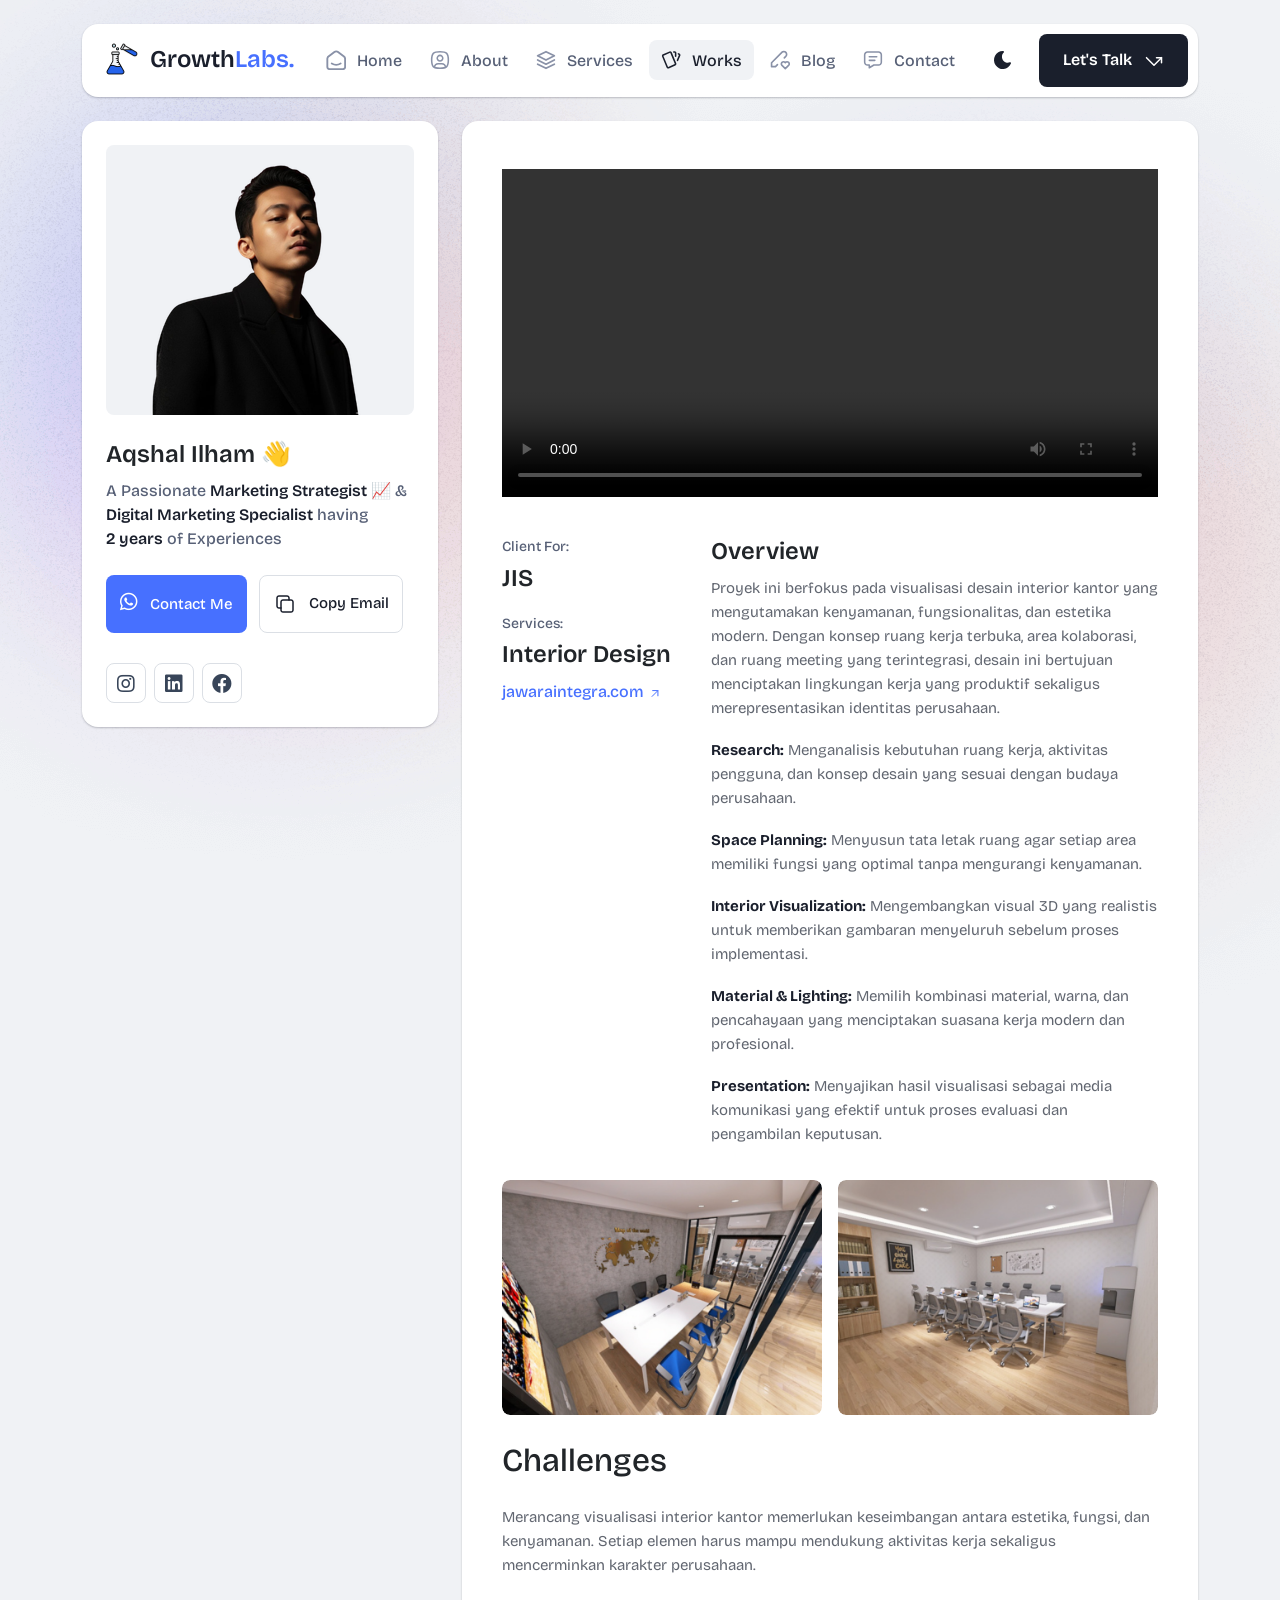
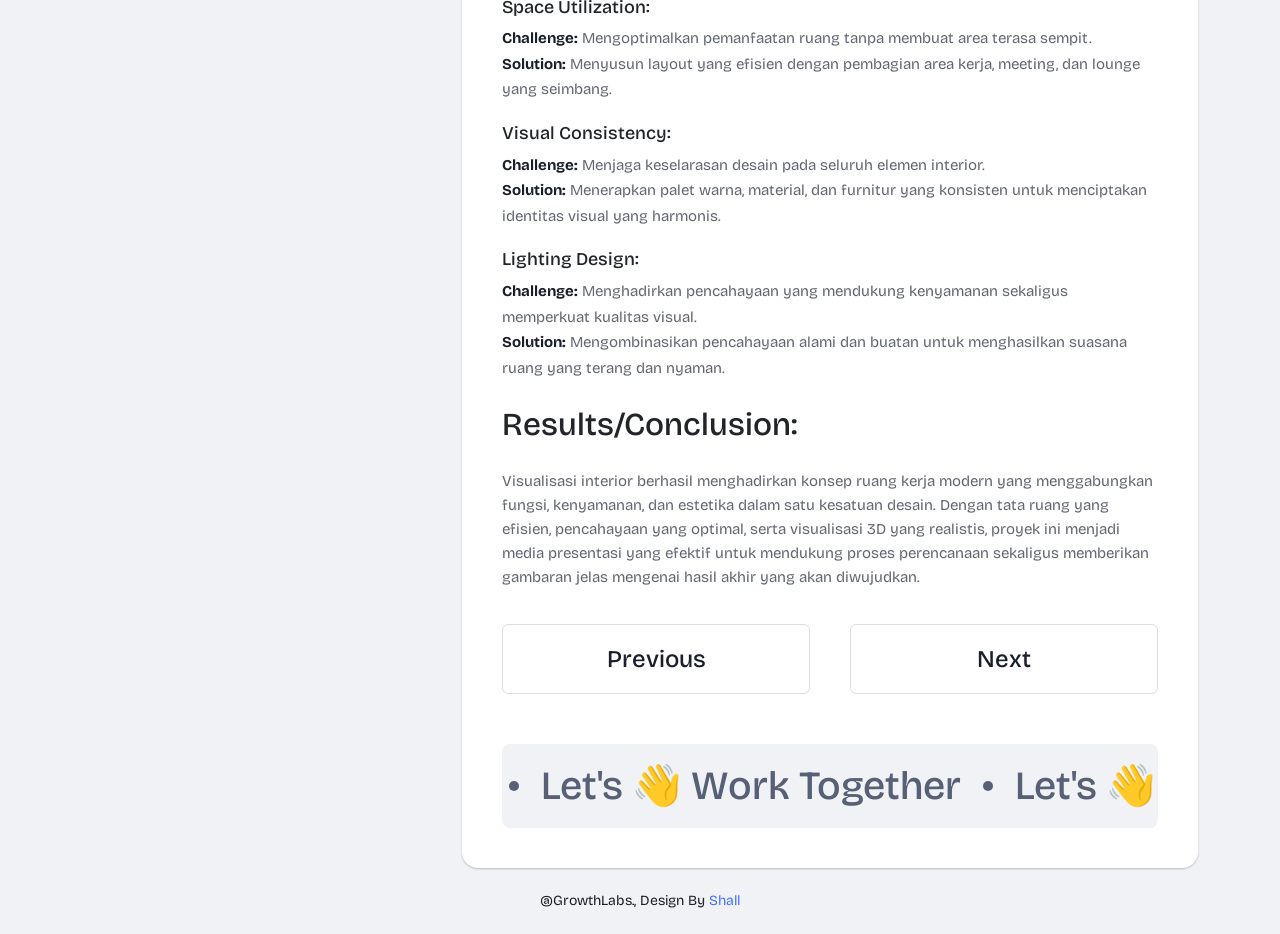
==== portfolio-details-3.html @ ff4ebf5e "First Commit First date: 02-07-2026" ====
<!DOCTYPE html>
<html lang="en">

<head>
  <meta charset="UTF-8">
  <meta http-equiv="X-UA-Compatible" content="IE=edge">
  <title>GrowthLabs - Personal Portfolio</title>
  <meta name="description" content="GrowthLabs - Personal Portfolio">
  <meta name="viewport" content="width=device-width, initial-scale0261">

  <link rel="shortcut icon" type="image/x-icon" href="assets/img/experiment-1.svg">
  <!-- Place favicon.ico in the root directory -->

  <!-- CSS here -->
  <link rel="stylesheet" href="assets/css/bootstrap.min.css">
  <link rel="stylesheet" href="assets/fontawsome/css/all.min.css">
  <link rel="stylesheet" href="assets/fontawsome/css/fontawesome.min.css">
  <link rel="stylesheet" href="assets/css/slick.css">
  <link rel="stylesheet" href="assets/css/magnific-popup.css">
  <link rel="stylesheet" href="assets/css/style.css">
  <link rel="stylesheet" href="assets/css/responsive.css">
</head>

<body>
  <div id="page-content">
    <!-- header part start -->
    <header class="header-area">
      <nav class="navbar">
        <div class="container">
          <div class="menu-container">
            <div class="logo">
              <a class="navbar-brand me-0" href="index.html">
                <img src="assets/img/experiment-1.svg" alt="GrowthLabs" width="32" height="32" class="logo-icon" />
                <span>Growth<span class="primary">Labs.</span></span>
              </a>
            </div>
            <div class="navbar-main d-flex flex-grow-1">
              <div class="logo inner-logo d-block d-xl-none">
                <a class="navbar-brand me-0" href="index.html">
                  <img src="assets/img/experiment-1.svg" alt="GrowthLabs" width="32" height="32" class="logo-icon" />
                  <span>Growth<span class="primary">Labs.</span></span>
                </a>
              </div>
              <ul class="navbar-info mx-auto">
                <li class="nav-item">
                  <a class="nav-link" aria-current="page" href="index.html">
                    <svg class="nav-icon" viewBox="0 0 15 15" fill="none" xmlns="http://www.w3.org/2000/svg">
                      <path
                        d="M13.475 4.92481L9.03083 1.46814C8.64082 1.16473 8.1608 1 7.66667 1C7.17254 1 6.69251 1.16473 6.3025 1.46814L1.8575 4.92481C1.59037 5.13254 1.37424 5.39858 1.22563 5.7026C1.07701 6.00662 0.99984 6.34058 1 6.67897V12.679C1 13.121 1.17559 13.5449 1.48816 13.8575C1.80072 14.17 2.22464 14.3456 2.66667 14.3456H12.6667C13.1087 14.3456 13.5326 14.17 13.8452 13.8575C14.1577 13.5449 14.3333 13.121 14.3333 12.679V6.67897C14.3333 5.99314 14.0167 5.34564 13.475 4.92481Z"
                        stroke-width="1.4" stroke-linecap="round" stroke-linejoin="round" />
                      <path d="M10.9753 10.1665C9.13359 11.2773 6.14859 11.2773 4.30859 10.1665" stroke-width="1.4"
                        stroke-linecap="round" stroke-linejoin="round" />
                    </svg>

                    <span>Home</span>
                  </a>
                </li>
                <li class="nav-item">
                  <a class="nav-link" href="about.html">
                    <svg class="nav-icon" viewBox="0 0 18 18" fill="none" xmlns="http://www.w3.org/2000/svg">
                      <path
                        d="M9 9.8335C9.66304 9.8335 10.2989 9.5701 10.7678 9.10126C11.2366 8.63242 11.5 7.99654 11.5 7.3335C11.5 6.67045 11.2366 6.03457 10.7678 5.56573C10.2989 5.09689 9.66304 4.8335 9 4.8335C8.33696 4.8335 7.70107 5.09689 7.23223 5.56573C6.76339 6.03457 6.5 6.67045 6.5 7.3335C6.5 7.99654 6.76339 8.63242 7.23223 9.10126C7.70107 9.5701 8.33696 9.8335 9 9.8335Z"
                        stroke-width="1.4" stroke-linecap="round" stroke-linejoin="round" />
                      <path
                        d="M9 1.5C15 1.5 16.5 3 16.5 9C16.5 15 15 16.5 9 16.5C3 16.5 1.5 15 1.5 9C1.5 3 3 1.5 9 1.5Z"
                        stroke-width="1.4" stroke-linecap="round" stroke-linejoin="round" />
                      <path
                        d="M4 15.7085V15.6668C4 14.7828 4.35119 13.9349 4.97631 13.3098C5.60143 12.6847 6.44928 12.3335 7.33333 12.3335H10.6667C11.5507 12.3335 12.3986 12.6847 13.0237 13.3098C13.6488 13.9349 14 14.7828 14 15.6668V15.7085"
                        stroke-width="1.4" stroke-linecap="round" stroke-linejoin="round" />
                    </svg>
                    About
                  </a>
                </li>
                <li class="nav-item">
                  <a class="nav-link" href="services.html">
                    <svg class="nav-icon" viewBox="0 0 16 16" fill="none" xmlns="http://www.w3.org/2000/svg">
                      <path d="M7.99967 1.3335L1.33301 4.66683L7.99967 8.00016L14.6663 4.66683L7.99967 1.3335Z"
                        stroke-width="1.4" stroke-linecap="round" stroke-linejoin="round" />
                      <path d="M1.33301 8L7.99967 11.3333L14.6663 8" stroke-width="1.4" stroke-linecap="round"
                        stroke-linejoin="round" />
                      <path d="M1.33301 11.3335L7.99967 14.6668L14.6663 11.3335" stroke-width="1.4"
                        stroke-linecap="round" stroke-linejoin="round" />
                    </svg>
                    Services
                  </a>
                </li>
                <li class="nav-item">
                  <a class="nav-link active" href="portfolio.html">
                    <svg class="nav-icon" viewBox="0 0 18 17" fill="none" xmlns="http://www.w3.org/2000/svg">
                      <path
                        d="M2.00326 3.99733L7.95159 1.40649C8.04974 1.36442 8.15533 1.34243 8.26212 1.34181C8.3689 1.34119 8.47473 1.36196 8.57337 1.40289C8.67201 1.44382 8.76145 1.50408 8.83642 1.58013C8.9114 1.65617 8.97039 1.74646 9.00992 1.84566L13.1133 11.764C13.1985 11.9651 13.2014 12.1917 13.1213 12.3949C13.0412 12.5982 12.8845 12.7618 12.6849 12.8507L6.73742 15.4415C6.63922 15.4837 6.53356 15.5058 6.42668 15.5065C6.3198 15.5072 6.21387 15.4864 6.11514 15.4455C6.0164 15.4046 5.92688 15.3442 5.85184 15.2681C5.7768 15.192 5.71778 15.1016 5.67826 15.0023L1.57492 5.08316C1.48963 4.88204 1.48673 4.65546 1.56684 4.45222C1.64696 4.24898 1.80367 4.08616 2.00326 3.99733Z"
                        stroke-width="1.4" stroke-linecap="round" stroke-linejoin="round" />
                      <path
                        d="M11.5 1.3335H12.3333C12.5543 1.3335 12.7663 1.42129 12.9226 1.57757C13.0789 1.73385 13.1667 1.94582 13.1667 2.16683V5.0835"
                        stroke-width="1.4" stroke-linecap="round" stroke-linejoin="round" />
                      <path
                        d="M15.6663 3C15.8863 3.09333 16.0997 3.18083 16.3063 3.2625C16.5098 3.34882 16.6706 3.51241 16.7534 3.71729C16.8362 3.92217 16.8343 4.15155 16.748 4.355L14.833 8.83334"
                        stroke-width="1.4" stroke-linecap="round" stroke-linejoin="round" />
                    </svg>
                    Works
                  </a>
                </li>
                <li class="nav-item">
                  <a class="nav-link" href="blog.html">
                    <svg class="nav-icon" viewBox="0 0 17 16" fill="none" xmlns="http://www.w3.org/2000/svg">
                      <path
                        d="M12.1663 6.16676L13.4163 4.91676C13.6352 4.69789 13.8088 4.43805 13.9273 4.15208C14.0457 3.86612 14.1067 3.55962 14.1067 3.25009C14.1067 2.94056 14.0457 2.63406 13.9273 2.3481C13.8088 2.06213 13.6352 1.80229 13.4163 1.58342C13.1975 1.36455 12.9376 1.19094 12.6517 1.07248C12.3657 0.954033 12.0592 0.893066 11.7497 0.893066C11.4401 0.893066 11.1336 0.954033 10.8477 1.07248C10.5617 1.19094 10.3019 1.36455 10.083 1.58342L1.33301 10.3334V13.6668H4.66634L6.33301 12.0001"
                        stroke-width="1.4" stroke-linecap="round" stroke-linejoin="round" />
                      <path
                        d="M13.0004 15.3335L15.7921 12.5968C15.9633 12.4307 16.0995 12.232 16.1926 12.0124C16.2857 11.7927 16.3339 11.5567 16.3343 11.3181C16.3347 11.0796 16.2873 10.8434 16.1948 10.6235C16.1024 10.4035 15.9669 10.2044 15.7963 10.0377C15.448 9.69712 14.9806 9.50602 14.4935 9.50509C14.0065 9.50415 13.5383 9.69346 13.1888 10.0327L13.0021 10.216L12.8163 10.0327C12.4681 9.69237 12.0008 9.50143 11.5139 9.50049C11.0271 9.49956 10.5591 9.68871 10.2096 10.0277C10.0383 10.1937 9.9021 10.3924 9.80891 10.612C9.71572 10.8316 9.66746 11.0677 9.667 11.3062C9.66653 11.5447 9.71386 11.781 9.80619 12.0009C9.89853 12.2209 10.034 12.4201 10.2046 12.5868L13.0004 15.3335Z"
                        stroke-width="1.4" stroke-linecap="round" stroke-linejoin="round" />
                    </svg>
                    Blog
                  </a>
                </li>
                <li class="nav-item">
                  <a class="nav-link" href="contact.html">
                    <svg class="nav-icon" viewBox="0 0 18 17" fill="none" xmlns="http://www.w3.org/2000/svg">
                      <path d="M5.66699 5.5H12.3337" stroke-width="1.4" stroke-linecap="round"
                        stroke-linejoin="round" />
                      <path d="M5.66699 8.8335H10.667" stroke-width="1.4" stroke-linecap="round"
                        stroke-linejoin="round" />
                      <path
                        d="M14 1.3335C14.663 1.3335 15.2989 1.59689 15.7678 2.06573C16.2366 2.53457 16.5 3.17045 16.5 3.8335V10.5002C16.5 11.1632 16.2366 11.7991 15.7678 12.2679C15.2989 12.7368 14.663 13.0002 14 13.0002H9.83333L5.66667 15.5002V13.0002H4C3.33696 13.0002 2.70107 12.7368 2.23223 12.2679C1.76339 11.7991 1.5 11.1632 1.5 10.5002V3.8335C1.5 3.17045 1.76339 2.53457 2.23223 2.06573C2.70107 1.59689 3.33696 1.3335 4 1.3335H14Z"
                        stroke-width="1.4" stroke-linecap="round" stroke-linejoin="round" />
                    </svg>
                    Contact
                  </a>
                </li>
              </ul>
              <div class="header-right-info d-flex align-items-center">
                <button class="theme-control-btn">
                  <span class="dark">
                    <svg width="24" height="24" viewBox="0 0 24 24" fill="none" xmlns="http://www.w3.org/2000/svg">
                      <path
                        d="M11.8005 3C10.207 3.0003 8.64356 3.44286 7.27683 4.28049C5.91011 5.11811 4.79139 6.31937 4.04002 7.75612C3.28865 9.19288 2.93281 10.8112 3.01046 12.4386C3.08811 14.0659 3.59633 15.6411 4.48091 16.9963C5.3655 18.3514 6.59326 19.4356 8.03324 20.1333C9.47322 20.8309 11.0714 21.1157 12.6573 20.9574C14.2432 20.7991 15.7573 20.2036 17.0381 19.2344C18.319 18.2652 19.3185 16.9587 19.9301 15.4542C20.2302 14.7162 19.5111 13.9746 18.7875 14.2752C17.5475 14.7888 16.1706 14.8418 14.8963 14.425C13.622 14.0082 12.5308 13.1479 11.8126 11.9937C11.0943 10.8396 10.7943 9.4645 10.9648 8.10764C11.1353 6.75077 11.7655 5.49792 12.7458 4.5669L12.8136 4.4949C13.2986 3.9279 12.913 3.0072 12.1464 3.0072H11.9122L11.8524 3.0018L11.7996 3H11.8005Z"
                        fill="#1A1F2C" />
                    </svg>
                    <small class="theme-text d-block d-xl-none">Change appearance</small>
                  </span>
                  <span class="light">
                    <svg width="24" height="24" viewBox="0 0 24 24" fill="none" xmlns="http://www.w3.org/2000/svg">
                      <path
                        d="M12 19C12.2449 19 12.4813 19.09 12.6644 19.2527C12.8474 19.4155 12.9643 19.6397 12.993 19.883L13 20V21C12.9997 21.2549 12.9021 21.5 12.7272 21.6854C12.5522 21.8707 12.313 21.9822 12.0586 21.9972C11.8042 22.0121 11.5536 21.9293 11.3582 21.7657C11.1627 21.6021 11.0371 21.3701 11.007 21.117L11 21V20C11 19.7348 11.1054 19.4804 11.2929 19.2929C11.4804 19.1054 11.7348 19 12 19Z"
                        fill="#FD7E41" />
                      <path
                        d="M18.3127 16.9099L18.4067 16.9929L19.1067 17.6929C19.2861 17.8729 19.3902 18.1144 19.398 18.3683C19.4057 18.6223 19.3165 18.8697 19.1485 19.0602C18.9804 19.2508 18.7462 19.3702 18.4933 19.3943C18.2403 19.4184 17.9877 19.3454 17.7867 19.1899L17.6927 19.1069L16.9927 18.4069C16.8202 18.2347 16.7165 18.0053 16.7012 17.7619C16.6859 17.5186 16.76 17.278 16.9097 17.0855C17.0593 16.893 17.2741 16.7618 17.5137 16.7166C17.7533 16.6713 18.0012 16.7152 18.2107 16.8399L18.3127 16.9099Z"
                        fill="#FD7E41" />
                      <path
                        d="M7.00747 16.993C7.17965 17.1652 7.28308 17.3943 7.29836 17.6373C7.31364 17.8803 7.23972 18.1206 7.09047 18.313L7.00747 18.407L6.30747 19.107C6.12751 19.2863 5.88604 19.3905 5.63209 19.3982C5.37814 19.406 5.13076 19.3168 4.94019 19.1487C4.74963 18.9807 4.63017 18.7464 4.60607 18.4935C4.58198 18.2406 4.65506 17.988 4.81047 17.787L4.89347 17.693L5.59347 16.993C5.781 16.8055 6.03531 16.7002 6.30047 16.7002C6.56563 16.7002 6.81994 16.8055 7.00747 16.993Z"
                        fill="#FD7E41" />
                      <path
                        d="M3.99987 11C4.25475 11.0003 4.4999 11.0979 4.68524 11.2728C4.87057 11.4478 4.9821 11.687 4.99704 11.9414C5.01198 12.1958 4.92919 12.4464 4.7656 12.6418C4.60201 12.8373 4.36996 12.9629 4.11687 12.993L3.99987 13H2.99987C2.74499 12.9997 2.49984 12.9021 2.3145 12.7272C2.12916 12.5522 2.01763 12.313 2.0027 12.0586C1.98776 11.8042 2.07054 11.5536 2.23413 11.3582C2.39772 11.1627 2.62977 11.0371 2.88287 11.007L2.99987 11H3.99987Z"
                        fill="#FD7E41" />
                      <path
                        d="M20.9999 11C21.2547 11.0003 21.4999 11.0979 21.6852 11.2728C21.8706 11.4478 21.9821 11.687 21.997 11.9414C22.012 12.1958 21.9292 12.4464 21.7656 12.6418C21.602 12.8373 21.37 12.9629 21.1169 12.993L20.9999 13H19.9999C19.745 12.9997 19.4998 12.9021 19.3145 12.7272C19.1292 12.5522 19.0176 12.313 19.0027 12.0586C18.9878 11.8042 19.0705 11.5536 19.2341 11.3582C19.3977 11.1627 19.6298 11.0371 19.8829 11.007L19.9999 11H20.9999Z"
                        fill="#FD7E41" />
                      <path
                        d="M6.21264 4.80985L6.30664 4.89285L7.00664 5.59285C7.18599 5.77281 7.29011 6.01429 7.29787 6.26824C7.30562 6.52219 7.21642 6.76957 7.04839 6.96013C6.88036 7.1507 6.64609 7.27016 6.39316 7.29425C6.14024 7.31834 5.88763 7.24526 5.68664 7.08985L5.59264 7.00685L4.89264 6.30685C4.72073 6.13453 4.61757 5.90543 4.6025 5.66248C4.58744 5.41954 4.6615 5.17945 4.8108 4.98721C4.9601 4.79497 5.1744 4.66378 5.41351 4.61824C5.65262 4.57271 5.90013 4.61594 6.10964 4.73985L6.21264 4.80985Z"
                        fill="#FD7E41" />
                      <path
                        d="M19.1071 4.89288C19.2793 5.06508 19.3827 5.29418 19.398 5.5372C19.4132 5.78023 19.3393 6.02048 19.1901 6.21288L19.1071 6.30688L18.4071 7.00688C18.2271 7.18623 17.9856 7.29036 17.7317 7.29811C17.4777 7.30587 17.2304 7.21667 17.0398 7.04864C16.8492 6.8806 16.7298 6.64633 16.7057 6.39341C16.6816 6.14049 16.7547 5.88788 16.9101 5.68688L16.9931 5.59288L17.6931 4.89288C17.8806 4.70541 18.1349 4.6001 18.4001 4.6001C18.6652 4.6001 18.9196 4.70541 19.1071 4.89288Z"
                        fill="#FD7E41" />
                      <path
                        d="M12 2C12.2449 2.00003 12.4813 2.08996 12.6644 2.25272C12.8474 2.41547 12.9643 2.63975 12.993 2.883L13 3V4C12.9997 4.25488 12.9021 4.50003 12.7272 4.68537C12.5522 4.8707 12.313 4.98223 12.0586 4.99717C11.8042 5.01211 11.5536 4.92933 11.3582 4.76573C11.1627 4.60214 11.0371 4.3701 11.007 4.117L11 4V3C11 2.73478 11.1054 2.48043 11.2929 2.29289C11.4804 2.10536 11.7348 2 12 2Z"
                        fill="#FD7E41" />
                      <path
                        d="M12 7C12.9797 6.99994 13.9378 7.28769 14.7553 7.8275C15.5729 8.36731 16.2138 9.1354 16.5986 10.0364C16.9833 10.9373 17.0949 11.9315 16.9195 12.8953C16.7441 13.8592 16.2893 14.7502 15.6118 15.4579C14.9343 16.1655 14.0638 16.6585 13.1085 16.8756C12.1532 17.0928 11.1552 17.0245 10.2383 16.6793C9.3215 16.334 8.52629 15.7271 7.95146 14.9338C7.37663 14.1405 7.04752 13.1958 7.005 12.217L7 12L7.005 11.783C7.06092 10.4958 7.61161 9.27978 8.54222 8.38866C9.47284 7.49754 10.7115 7.00007 12 7Z"
                        fill="#FD7E41" />
                    </svg>
                    <small class="theme-text d-block d-xl-none">Change appearance</small>
                  </span>
                </button>
                <a href="contact.html" class="lets-talk-btn">
                  Let's Talk
                  <svg class="icon" width="20" height="20" viewBox="0 0 20 20" fill="none"
                    xmlns="http://www.w3.org/2000/svg">
                    <path d="M17.5 11.6665V6.6665H12.5" stroke="white" stroke-width="1.5" stroke-linecap="round"
                      stroke-linejoin="round" />
                    <path d="M17.5 6.6665L10 14.1665L2.5 6.6665" stroke="white" stroke-width="1.5"
                      stroke-linecap="round" stroke-linejoin="round" />
                  </svg>
                </a>
              </div>
            </div>
            <div class="mobile-menu-overlay d-block d-lg-none"></div>
            <div class="mobile-menu-control-bar d-block d-xl-none">
              <button class="mobile-menu-control-bar">
                <i class="fas fa-bars"></i>
              </button>
            </div>
          </div>
        </div>
      </nav>
    </header>
    <!-- header part end -->

    <!-- main area part start -->
    <main>

      <section class="content-box-area mt-4">
        <div class="container">
          <div class="row g-4">
            <div class="col-xl-4">
              <div class="card profile-card">
                <div class="card-body">
                  <div class="image text-center">
                    <img src="assets/img/images/profile.png" alt="profile">
                  </div>
                  <div class="text">
                    <h3 class="card-title">Aqshal Ilham 👋</h3>
                    <p>A Passionate <span>Marketing Strategist</span> 📈 & <span>Digital Marketing Specialist</span> having
                      <span>2
                        years</span> of Experiences</p>
                    <div class="common-button-groups">
                      <a class="btn btn-text" href="https://wa.me/6285731667037" target="_blank">
                        <i class="fab fa-whatsapp" style="font-size: 20px; margin-right: 8px;"></i>
                        Contact Me
                      </a>
                      <button class="btn btn-copy" data-clipboard-text="hi.aqshal@gmail.com">
                        <svg class="icon" width="24" height="24" viewBox="0 0 24 24" fill="none"
                          xmlns="http://www.w3.org/2000/svg">
                          <path
                            d="M8 10C8 9.46957 8.21071 8.96086 8.58579 8.58579C8.96086 8.21071 9.46957 8 10 8H18C18.5304 8 19.0391 8.21071 19.4142 8.58579C19.7893 8.96086 20 9.46957 20 10V18C20 18.5304 19.7893 19.0391 19.4142 19.4142C19.0391 19.7893 18.5304 20 18 20H10C9.46957 20 8.96086 19.7893 8.58579 19.4142C8.21071 19.0391 8 18.5304 8 18V10Z"
                            stroke-width="1.5" stroke-linecap="round" stroke-linejoin="round" />
                          <path
                            d="M16 8V6C16 5.46957 15.7893 4.96086 15.4142 4.58579C15.0391 4.21071 14.5304 4 14 4H6C5.46957 4 4.96086 4.21071 4.58579 4.58579C4.21071 4.96086 4 5.46957 4 6V14C4 14.5304 4.21071 15.0391 4.58579 15.4142C4.96086 15.7893 5.46957 16 6 16H8"
                            stroke-width="1.5" stroke-linecap="round" stroke-linejoin="round" />
                        </svg>
                        Copy Email
                      </button>
                    </div>
                    <div class="social-media-icon">
                      <ul class="list-unstyled">
                        <li><a href="https://www.instagram.com/aqshal.if?igsh=MXhjdWF3YW5qeHcxaQ=="><i class="fab fa-instagram"></i></a></li>
                        <li><a href="https://www.linkedin.com/in/aqshal-ilham/"><i class="fab fa-linkedin"></i></a></li>
                        <li><a href="https://www.facebook.com/aqshal.ilham.984/"><i class="fab fa-facebook"></i></a></li>
                      </ul>
                    </div>
                  </div>
                </div>
              </div>
            </div>
            <div class="col-xl-8">
              <div class="card content-box-card">
                <div class="card-body portfolio-card">
                  <div class="portfolio-details-area">
                    <div class="main-video">
                      <video 
                        class="img-fluid w-100"
                        controls
                        autoplay
                        loop
                        playsinline>
                        <source src="assets/video/video1.mp4" type="video/mp4">
                      </video>
                    <div class="portfolio-details-text">
                      <div class="short-info">
                        <div class="info-item">
                          <p class="subtitle">Client For:</p>
                          <h4 class="card-title">JIS</h4>
                        </div>
                        <div class="info-item">
                          <p class="subtitle">Services:</p>
                          <h4 class="card-title">Interior Design</h4>
                          <a href="https://jawaraintegra.com/" class="website" target="_blank">
                            jawaraintegra.com
                            <svg class="arrow-up" width="14" height="15" viewBox="0 0 14 15" fill="none"
                              xmlns="http://www.w3.org/2000/svg">
                              <path d="M9.91634 4.5835L4.08301 10.4168" stroke-linecap="round" stroke-linejoin="round">
                              </path>
                              <path d="M4.66699 4.5835H9.91699V9.8335" stroke-linecap="round" stroke-linejoin="round">
                              </path>
                            </svg>
                          </a>
                        </div>
                      </div>
                      <div class="overview">
                        <h4 class="card-title">Overview</h4>
                        <p>Proyek ini berfokus pada visualisasi desain interior kantor yang mengutamakan kenyamanan, fungsionalitas, dan estetika modern. Dengan konsep ruang kerja terbuka, area kolaborasi, dan ruang meeting yang terintegrasi, desain ini bertujuan menciptakan lingkungan kerja yang produktif sekaligus merepresentasikan identitas perusahaan.</p>
                        <p>
                          <b>Research:</b> Menganalisis kebutuhan ruang kerja, aktivitas pengguna, dan konsep desain yang sesuai dengan budaya perusahaan.
                        </p>
                        <p><b>Space Planning:</b> Menyusun tata letak ruang agar setiap area memiliki fungsi yang optimal tanpa mengurangi kenyamanan.</p>
                        <p> <b>Interior Visualization:</b> Mengembangkan visual 3D yang realistis untuk memberikan gambaran menyeluruh sebelum proses implementasi.</p>
                        <p> <b>Material & Lighting:</b> Memilih kombinasi material, warna, dan pencahayaan yang menciptakan suasana kerja modern dan profesional.</p>
                        <p> <b>Presentation:</b> Menyajikan hasil visualisasi sebagai media komunikasi yang efektif untuk proses evaluasi dan pengambilan keputusan.</p>
                      </div>
                    </div>
                    <div class="inner-images">
                      <div class="row g-3">
                        <div class="col-md-6">
                          <div class="image-item">
                            <img src="assets/img/projects/project-details-6.png" alt="project-details-2"
                              class="img-fluid w-100">
                          </div>
                        </div>
                        <div class="col-md-6">
                          <div class="image-item">
                            <img src="assets/img/projects/project-details-7.png" alt="project-details-3"
                              class="img-fluid w-100">
                          </div>
                        </div>
                      </div>
                    </div>
                    <div class="more-info-block">
                      <h3 class="more-info-title">Challenges</h3>
                      <p>Merancang visualisasi interior kantor memerlukan keseimbangan antara estetika, fungsi, dan kenyamanan. Setiap elemen harus mampu mendukung aktivitas kerja sekaligus mencerminkan karakter perusahaan.</p>
                      <h5 class="more-info-subtitle">Space Utilization:</h5>
                      <ul class="list-unstyled">
                        <li>
                          <b>Challenge:</b> Mengoptimalkan pemanfaatan ruang tanpa membuat area terasa sempit.
                        </li>
                        <li>
                          <b>Solution:</b> Menyusun layout yang efisien dengan pembagian area kerja, meeting, dan lounge yang seimbang.
                        </li>
                      </ul>
                      <h5 class="more-info-subtitle">Visual Consistency:
                      </h5>
                      <ul class="list-unstyled">
                        <li>
                          <b>Challenge:</b> Menjaga keselarasan desain pada seluruh elemen interior.
                        </li>
                        <li>
                          <b>Solution:</b> Menerapkan palet warna, material, dan furnitur yang konsisten untuk menciptakan identitas visual yang harmonis.
                        </li>
                      </ul>

                      <h5 class="more-info-subtitle">Lighting Design:
                      </h5>
                      <ul class="list-unstyled">
                        <li>
                          <b>Challenge:</b> Menghadirkan pencahayaan yang mendukung kenyamanan sekaligus memperkuat kualitas visual.
                        </li>
                        <li>
                          <b> Solution:</b>
                          Mengombinasikan pencahayaan alami dan buatan untuk menghasilkan suasana ruang yang terang dan nyaman.
                        </li>
                      </ul>
                      <h3 class="more-info-title">Results/Conclusion:</h3>
                      <p>Visualisasi interior berhasil menghadirkan konsep ruang kerja modern yang menggabungkan fungsi, kenyamanan, dan estetika dalam satu kesatuan desain. Dengan tata ruang yang efisien, pencahayaan yang optimal, serta visualisasi 3D yang realistis, proyek ini menjadi media presentasi yang efektif untuk mendukung proses perencanaan sekaligus memberikan gambaran jelas mengenai hasil akhir yang akan diwujudkan.
                      </p>
                    </div>
                    <div class="prev-and-next-btn">
                      <button class="btn btn-prev">Previous</button>
                      <button class="btn btn-next">Next</button>
                    </div>
                  </div>

                  <div class="work-together-slider">
                    <div class="slider-main d-flex gap-4 align-items-center">
                      <div class="slider-item">
                        <a href="contact.html">Let's 👋 Work Together</a>
                        <a href="contact.html">Let's 👋 Work Together</a>
                      </div>
                      <div class="slider-item">
                        <a href="contact.html">Let's 👋 Work Together</a>
                        <a href="contact.html">Let's 👋 Work Together</a>
                      </div>
                    </div>
                  </div>
                </div>
              </div>
            </div>
          </div>
        </div>
      </section>

      <!-- background shape area start -->
      <div class="background-shapes">
        <div class="shape-1 common-shape">
          <img src="assets/img/bg/banner-shape-1.png" alt="banner-shape-1">
        </div>
        <div class="shape-2 common-shape">
          <img src="assets/img/bg/banner-shape-1.png" alt="banner-shape-1">
        </div>
        <div class="threed-shape-1 move-with-cursor" data-value="1">
          <img src="assets/img/bg/object-3d-1.png" alt="object-3d-1">
        </div>
        <div class="threed-shape-2 move-with-cursor" data-value="1">
          <img src="assets/img/bg/object-3d-2.png" alt="object-3d-2">
        </div>
      </div>
      <!-- background shape area end -->
    </main>
    <!-- main area part end -->

    <!-- footer part start -->
    <footer class="footer-area">
      <div class="container">
        <div class="text text-center">
          <p>@GrowthLabs., Design By <a href="#">Shall</a></p>
        </div>
      </div>
    </footer>
    <!-- footer part end -->
  </div>

  <!-- JS here -->
  <script src="assets/js/vendor/jquery-3.6.0.min.js"></script>
  <script src="assets/js/bootstrap.bundle.min.js"></script>
  <script src="assets/js/jquery.magnific-popup.min.js"></script>
  <script src="assets/js/ajax-form.js"></script>
  <script src="assets/js/clipboard.min.js"></script>
  <script src="assets/js/slick.min.js"></script>
  <script src="assets/js/script.js"></script>
</body>


</html>
---- assets/css/style.css ----
/*
  Theme Name: Bentofolio - Bootstrap Personal Portfolio Template
  Support: marveltheme@gmail.com
  Description: Bentofolio - Bootstrap Personal Portfolio Template
  Version: 1.0
*/

/* CSS Index
============================
01. Variable CSS
02. Common CSS
03. Header
04. Home
05. About
06. Services
07. Portfolio
08. Blog
09. Contact
10. Footer
11. Theme Control
============================
*/

/*=============================
	1. Google Fonts
===============================*/
@import url('https://fonts.googleapis.com/css2?family=Bricolage+Grotesque:opsz,wght@12..96,300;12..96,400;12..96,500;12..96,600;12..96,700&display=swap');

/*=============================
	01. Variable CSS start
===============================*/

:root {
	--font-family: "Bricolage Grotesque", sans-serif;
	--primary: #4770FF;
	--black: #1A1F2C;
	--light-black: #576076;
	--white: #ffffff;
	--dark-theme-bg: #000;
	--dark-theme-black: #0E1018;
	--dark-theme-white: #f0f2f5;
	--dark-theme-light-white: rgba(240, 242, 245, 0.7);
	--paragraph: #616670;
	--background: #F0F2F5;
	--font-size: 16px;
	--font-weight: 400;
	--line-height: 1.6em;
	--transision: all 0.1s ease-out 0s;
	--border: #DBDFE5;
}

/*=============================
	02. Common CSS start
===============================*/

* {
	margin: 0;
	padding: 0;
	outline: none;
	box-sizing: border-box;
}

body {
	font-family: var(--font-family);
	font-weight: var(--font-weight);
	font-size: var(--font-size);
	line-height: var(--line-height);
	color: var(--black);
	overflow-x: hidden;
	background-color: var(--background);
	padding: 24px 0 24px 0;
	min-height: 100vh;
}

h1,
h2,
h3,
h4,
h5,
h6 {
	margin: 0;
	padding: 0;
}

a,
span,
small {
	display: inline-block;
}

a,
button {
	-webkit-transition: all 0.1s ease-out 0s;
	-moz-transition: all 0.1s ease-out 0s;
	-ms-transition: all 0.1s ease-out 0s;
	-o-transition: all 0.1s ease-out 0s;
	transition: all 0.1s ease-out 0s;
	text-decoration: none;
}

a:focus,
.btn:focus,
button:focus {
	text-decoration: none;
	outline: none;
	box-shadow: none;
}


ul,
ol {
	margin: 0;
	padding: 0;
}

p {
	font-size: var(--font-size);
	font-weight: var(--font-weight);
	line-height: var(--line-height);
	color: var(--paragraph);
	margin: 0;
	padding: 0;
}

.uppercase {
	text-transform: uppercase;
}

.capitalize {
	text-transform: capitalize;
}

*::-moz-selection {
	background: var(--primary);
	color: var(--white);
	text-shadow: none;
}

::-moz-selection {
	background: var(--primary);
	color: var(--white);
	text-shadow: none;
}

::selection {
	background: var(--primary);
	color: var(--white);
	text-shadow: none;
}

.mt-24 {
	margin-top: 24px;
}

.mb-24 {
	margin-bottom: 24px;
}

#page-content {
	display: none;
}

/* background shapes start */
.background-shapes .shape-1 {
	position: fixed;
	top: -20%;
	left: -20%;
	z-index: -1;
}

.background-shapes .shape-2 {
	position: fixed;
	bottom: -20%;
	right: -20%;
	z-index: -1;
}

.background-shapes .common-shape {
	animation: rotateAnimation 60s infinite linear;
}

@keyframes rotateAnimation {
	from {
		transform: rotate(0deg);
	}

	to {
		transform: rotate(360deg);
		/* Rotates the element 360 degrees */
	}
}

.background-shapes .threed-shape-1 {
	position: fixed;
	top: 20%;
	left: 10%;
	z-index: -1;
}

.background-shapes .threed-shape-2 {
	position: fixed;
	bottom: 20%;
	right: 9%;
	z-index: -1;
}

/* card title start */
.card-title {
	font-size: 24px;
	font-weight: 600;
	line-height: 1.333em;
	display: flex;
	align-items: center;
	justify-content: space-between;
	gap: 24px;
}

.card-title .link-btn {
	font-size: 16px;
	font-weight: 400;
	color: var(--primary);
	line-height: 1.5em;
	border-bottom: 1px solid var(--border);
}

.card-title .link-btn:hover {
	border-color: var(--primary);
}

.card-title .link-btn .icon {
	stroke: var(--primary);
}

/*=============================
	03. Header CSS Start
===============================*/

.header-area {
	width: 100%;
	z-index: 99;
	position: sticky;
	top: 0;
}

.header-area .menu-container {
	background-color: var(--white);
	box-shadow: 0 1px 2px 0 rgba(26, 31, 44, 0.25);
	border-radius: 16px;
	padding: 10px 10px 10px 24px;
	display: flex;
	width: 100%;
	align-items: center;
	gap: 15px;
}

.header-area .container .navbar-main {
	display: inline-flex;
	gap: 12px;
	align-items: center;
}

.header-area .container .navbar-brand {
	display: inline-flex;
	gap: 12px;
	align-items: center;
}

.header-area .container .navbar-brand .logo-icon {
	fill: var(--black);
}

.header-area .container .navbar-brand span {
	font-size: 24px;
	font-weight: 600;
	line-height: 1em;
	color: var(--black);
}

.header-area .container .navbar-brand span.primary {
	color: var(--primary);
}

.header-area .navbar {
	padding: 0;
}

.header-area .navbar-expand-lg .navbar-info {
	display: block !important;
}

.header-area .navbar-expand-lg .navbar-info .nav-link {
	padding: 0;
}

.header-area .navbar-info .nav-item {
	position: relative;
	display: inline-block;
}

.header-area .navbar-info .nav-link {
	color: var(--light-black);
	font-size: 16px;
	font-weight: 500;
	line-height: 120%;
	display: flex;
	align-items: center;
	padding: 10px 12px !important;
	border-radius: 8px;
}

.header-area .navbar-info .nav-link .nav-icon {
	stroke: #8991A7;
	width: 20px;
	height: 20px;
	margin-right: 11px;
	transition: var(--transision);
}

.header-area .navbar-info .nav-link.active {
	color: var(--black);
	background-color: var(--background);
}

.header-area .navbar-info .nav-link.active .nav-icon {
	stroke: var(--black);
}

.header-area .navbar-info .nav-item:hover .nav-link {
	background-color: var(--background);
}

.header-area .navbar-info .nav-item:hover .nav-link .nav-icon {
	stroke: var(--black);
}

.header-area .header-right-info .theme-control-btn {
	background-color: transparent;
	border: 0;
}

.header-area .header-right-info .theme-control-btn span {
	width: 40px;
	height: 40px;
	border-radius: 5px;
	background-color: transparent;
	display: flex;
	justify-content: center;
	align-items: center;
	transition: var(--transision);
}

.theme-control-btn .light {
	display: none !important;
}

.dark-theme .theme-control-btn .dark {
	display: none !important;
}

.dark-theme .theme-control-btn .light {
	display: flex !important;
}

.header-area .header-right-info .theme-control-btn span:hover {
	background-color: var(--background);
}

.header-area .header-right-info .lets-talk-btn {
	background-color: var(--black);
	border-radius: 8px;
	padding: 16px 24px;
	font-size: 16px;
	font-weight: 600;
	color: var(--white);
	line-height: 1.2em;
	margin-left: 16px;
}

.header-area .header-right-info .lets-talk-btn:hover {
	background-color: var(--primary);
}

.header-area .header-right-info .lets-talk-btn .icon {
	margin-left: 8px;
}

.header-area .mobile-menu-control-bar .mobile-menu-control-bar {
	background-color: transparent;
	border: 0;
	font-size: 22px;
	margin-top: 2px;
	margin-right: 5px;
}

.navbar-main.show {
	left: 0 !important;
}

/*=============================
	04. Home page CSS Start
===============================*/

.home-area {
	margin-top: 24px;
}

.card {
	border: 0;
	background-color: var(--white);
	box-shadow: 0 1px 2px 0 rgba(26, 31, 44, 0.25);
	border-radius: 16px;
	height: 100%;
}

.card-body {
	padding: 24px;
}

.profile-card .image {
	background-color: var(--background);
	border-radius: 8px;
	overflow: hidden;
}

.profile-card .image img {
	margin-top: 10px;
}

.profile-card .text {
	margin-top: 24px;
}

.profile-card .text p {
	margin-top: 8px;
	color: var(--light-black);
	font-size: 16px;
	font-weight: 500;
	line-height: 1.5em;
}

.profile-card .text p span {
	color: var(--black);
	font-weight: 600;
}

.common-button-groups {
	margin-top: 24px;
}

.common-button-groups .btn {
	background-color: var(--primary);
	border-radius: 8px;
	padding: 16px 24px;
	font-size: 16px;
	font-weight: 500;
	color: var(--white);
	line-height: 1.5em;
	margin-right: 8px;
}

.common-button-groups .btn:hover {
	background-color: #2563EB;
}

.common-button-groups .btn .icon {
	margin-right: 8px;
}

.common-button-groups .btn.btn-call:focus {
	color: var(--white);
	border-color: transparent;
}

.common-button-groups .btn.btn-copy {
	border: 1px solid var(--border);
	background-color: transparent;
	color: var(--black);
	position: relative;
}

.common-button-groups .btn.btn-copy .icon {
	stroke: #1A1F2C;
	transition: var(--transision);
}

.common-button-groups .btn.btn-copy::before {
	position: absolute;
	content: "Copied to clipboard";
	background-color: var(--black);
	font-size: 12px;
	font-weight: 600;
	color: var(--white);
	border-radius: 5px;
	padding: 4px 12px;
	line-height: 14px;
	white-space: nowrap;
	top: -28px;
	left: 50%;
	transform: translateX(-50%);
	display: none;
}

.common-button-groups .btn.btn-copy.active::before {
	display: block !important;
}

.common-button-groups .btn.btn-copy:hover {
	background-color: var(--background);
}

.social-media-icon {
	margin-top: 30px;
}

.social-media-icon ul li {
	display: inline-block;
}

.social-media-icon ul li {
	margin-right: 4px;
}

.social-media-icon ul li a {
	color: #384559;
	font-size: 20px;
	width: 40px;
	height: 40px;
	border-radius: 8px;
	border: 1px solid var(--border);
	text-align: center;
	line-height: 40px;
}

.social-media-icon ul li a:hover {
	color: var(--primary);
}

.card-projects .project-item .image {
	background-color: var(--background);
	padding: 24px;
	padding-bottom: 0;
	border-radius: 8px;
	overflow: hidden;
	position: relative;
}

.card-projects .project-item .image img {
	border-radius: 8px;
	border-bottom-right-radius: 0;
	border-bottom-left-radius: 0;
}

.card-projects .project-item .image .info {
	position: absolute;
	bottom: 0;
	left: 0;
	background-image: linear-gradient(rgba(0, 0, 0, 0), rgba(0, 0, 0, 0.2));
	width: 100%;
}

.card-projects .project-item .image .info .category {
	font-size: 12px;
	font-weight: 500;
	color: var(--primary);
	background-color: var(--white);
	border-radius: 4px;
	padding: 4px 8px;
	margin: 16px;
	line-height: 1.333em;
}

.card-projects .project-item .image .full-image-preview {
	position: absolute;
	top: 50%;
	left: 50%;
	transform: translate(-50%);
	z-index: 9;
	width: 40px;
	height: 40px;
	background-color: var(--white);
	border-radius: 50%;
	text-align: center;
	line-height: 38px;
	color: var(--primary);
	filter: drop-shadow(0 12px 12px rgba(26, 31, 44, 0.25));
	margin-top: -10px;
	transition: var(--transision);
	visibility: hidden;
	opacity: 0;
}

.card-projects .project-item .image .full-image-preview .icon {
	width: 22px;
	height: 22px;
}

.card-projects .project-item .image:hover .full-image-preview {
	visibility: visible;
	opacity: 1;
}

.work-experiance-card {
	overflow: hidden;
	height: 299px;
}

.work-experiance-card .work-experiance-main {
	max-height: 220px;
	overflow: hidden;
	display: flex;
	flex-direction: column;
	gap: 16px;
}

.work-experiance-card .work-experiance-slider {
	animation: scrollY 10s linear infinite;
}

@keyframes scrollY {
	0% {
		transform: translateY(0)
	}

	to {
		transform: translateY(calc(-100% - 1rem))
	}
}

.work-experiance-card .work-experiance-main:hover .work-experiance-slider {
	animation-play-state: paused;
}

.work-experiance-card .work-experiance-slider li+li {
	margin-top: 16px;
}

.work-experiance-card .work-experiance-slider li {
	display: flex !important;
	gap: 30px;
}

.animate-scrollY:hover .work-experiance-slider {
	animation-play-state: paused;
}


.work-experiance-card .work-experiance-slider li .date {
	margin-right: 40px;
}

.work-experiance-card .work-experiance-slider li .date p {
	font-size: 14px;
	font-weight: 500;
	color: var(--light-black);
}

.work-experiance-card .work-experiance-slider li .info {
	display: flex;
	align-items: center;
	gap: 12px;
}

.work-experiance-card .work-experiance-slider li .info .icon {
	border-radius: 8px;
	width: 32px;
	height: 32px;
	background-color: var(--background);
	display: flex;
	justify-content: center;
	align-items: center;
}

.work-experiance-card .work-experiance-slider li .info .icon img {
	width: 20px;
}

.work-experiance-card .work-experiance-slider li .info .text .title {
	font-size: 16px;
	font-weight: 600;
	color: var(--black);
	line-height: 1.5em;
}

.work-experiance-card .work-experiance-slider li .info .text .subtitle {
	font-size: 14px;
	font-weight: 400;
	color: var(--light-black);
	line-height: 1.42em;
}

.expertise-card {
	height: 299px;
}

.expertise-card .expertise-item {
	text-align: center;
}

.expertise-card .expertise-item .image {
	background-color: var(--background);
	border-radius: 8px;
	padding: 14px 10px;
}

.expertise-card .expertise-item .image img {
	width: 32px;
	height: 32px;
}

.expertise-card .expertise-item .text .title {
	font-size: 16px;
	font-weight: 500;
	color: var(--black);
	line-height: 1.5em;
	margin-top: 8px;
}

.services-item {
	background-color: var(--background);
	padding: 16px 16px 24px 16px;
	border-radius: 16px;
}

.services-item .image {
	background-color: var(--white);
	border-radius: 8px;
	padding: 25px 14px;
}

.services-item .text .title {
	font-size: 16px;
	font-weight: 500;
	color: var(--black);
	line-height: 1.5em;
	margin-top: 16px;
}

.lets-talk-together-card .scrolling-info {
	background-color: var(--background);
	overflow: hidden;
	border-radius: 8px;
	height: 56px;
	margin-bottom: 24px;
	display: flex;
	align-items: center;
	overflow: hidden;
	white-space: nowrap;
}

.lets-talk-together-card .scrolling-info p {
	font-size: 18px !important;
	font-weight: 500 !important;
	color: var(--light-black);
	animation: marquee 10s linear infinite;
	margin-right: 10px;
}

.lets-talk-together-card .scrolling-info .slider-item {
	animation: scrolling 12s linear infinite;
}

@keyframes scrolling {
	0% {
		transform: translateX(35%)
	}

	to {
		transform: translateX(calc(-100% - 1.5rem))
	}
}

.lets-talk-together-card .card-title {
	font-size: 40px;
	font-weight: 600;
	color: var(--black);
	line-height: 1.375em;
	display: block;
}

.lets-talk-together-card .link-btn {
	font-size: 16px;
	font-weight: 500;
	color: var(--primary);
	margin-top: 14px;
	border-bottom: 1px solid var(--border);
}

.lets-talk-together-card .link-btn:hover {
	border-color: var(--primary);
}

.lets-talk-together-card .link-btn .icon {
	stroke: var(--primary) !important;
}

/*=============================
	05. About page CSS Start
===============================*/

.content-box-area .profile-card {
	position: sticky;
	top: 94px;
}

.content-box-area .card {
	height: unset;
}

.content-box-card .card-body {
	padding: 48px 40px 40px;
}

.content-box-card .top-info {
	display: flex;
	gap: 40px;
	justify-content: space-between;
	margin-bottom: 48px;
}

.content-box-card .top-info .text {
	flex-grow: 1;
	max-width: 540px;
	width: 100%;
}

.content-box-card .top-info .main-title {
	font-size: 40px;
	font-weight: 600;
	color: var(--black);
	line-height: 0.9em;
	margin-bottom: 24px;
}

.content-box-card .top-info .main-title span {
	color: var(--primary);
}

.content-box-card .top-info p {
	font-size: 24px;
	font-weight: 400;
	color: var(--light-black);
	line-height: 1.333em;
}

.content-box-card .top-info p b {
	font-size: 24px;
	font-weight: 600;
	color: var(--black);
}

.content-box-card .available-btn {
	flex: 0 0 auto;
}

.content-box-card .available-btn span {
	font-size: 18px;
	font-weight: 500;
	color: var(--primary);
	background-color: var(--background);
	padding: 8px 16px 8px 16px;
	border-radius: 8px;
	line-height: 1.5em;
	display: flex;
	align-items: center;
}

.content-box-card .available-btn span i {
	font-size: 8px;
	margin-right: 12px;
	position: relative;
}

.content-box-card .available-btn span i::after {
	position: absolute;
	top: 50%;
	left: 50%;
	transform: translate(-50%, -50%) scale(0);
	width: 100%;
	height: 100%;
	background-color: rgba(71, 112, 255, 0.3);
	border-radius: 50%;
	content: "";
	animation: live 1s ease-in-out infinite;
}

@keyframes live {
	0% {
		transform: translate(-50%, -50%) scale(1)
	}

	100% {
		transform: translate(-50%, -50%) scale(2.4);
		background-color: transparent
	}
}

.content-box-card .counter-area {
	display: flex;
	gap: 30px;
	justify-content: space-between;
	margin-bottom: 50px;
}

.content-box-card .counter-area .counter {
	display: flex;
	gap: 40px;
	max-width: 461px;
	flex-grow: 1;
}

.content-box-card .counter-area .counter .counter-item .number {
	font-size: 40px;
	font-weight: 600;
	color: var(--black);
	line-height: 0.9em;
}

.content-box-card .counter-area .counter .counter-item .subtitle {
	font-size: 16px;
	font-weight: 400;
	color: var(--light-black);
	line-height: 1.5em;
	margin-top: 8px;
}

.content-box-card .counter-area .circle-area {
	margin-top: -30px;
	margin-right: 18px;
}

.content-box-card .counter-area .circle-text {
	flex: 0 0 auto;
	position: relative;
}

.content-box-card .counter-area .circle-text .circle-image {
	position: absolute;
	top: 50%;
	left: 50%;
	transform: translate(-50%, -50%);
	width: 100px;
	height: 100px;
	animation: spin 10s linear infinite;
}

@keyframes spin {
	to {
		transform: translate(-50%, -50%) rotate(1turn)
	}
}

.content-box-card .counter-area .circle-text .arrow-down {
	width: 70px;
	height: 70px;
	background-color: var(--primary);
	border-radius: 50%;
	display: flex;
	justify-content: center;
	align-items: center;
}

.content-box-card .main-common-title {
	font-size: 30px;
	font-weight: 500;
	color: var(--black);
	line-height: 1.2em;
	margin-bottom: 32px;
}

.content-box-card .working-with-area .working-with-main {
	display: flex;
	gap: 19px;
	flex-wrap: wrap;
}

.content-box-card .working-with-area .working-with-main .items {
	border-radius: 16px;
	background-color: var(--background);
	width: 80px;
	height: 80px;
	display: flex;
	justify-content: center;
	align-items: center;
}

.content-box-card .working-with-area .working-with-main .items img {
	width: 48px;
	height: 48px;
}

.content-box-card .client-feedback {
	margin-top: 50px;
}

.content-box-card .client-feedback .feedback-item {
	margin: 0 12px;
	background-color: var(--background);
	padding: 24px;
	border-radius: 8px;
}

.content-box-card .client-feedback .feedback-item .feedback-top-info {
	display: flex;
	align-items: center;
	gap: 30px;
	justify-content: space-between;
	margin-bottom: 20px;
}

.content-box-card .client-feedback .feedback-item .feedback-top-info .rating i {
	color: #FAAD3D;
	font-size: 14px;
}

.content-box-card .client-feedback .feedback-item .feedback-top-info .website a {
	background-color: var(--white);
	font-size: 14px;
	font-weight: 400;
	line-height: 0.9rem;
	padding: 4px 8px;
	border-radius: 4px;
}

.content-box-card .client-feedback .feedback-item .feedback-top-info .website a:hover {
	background-color: var(--primary);
	color: var(--white);
}

.content-box-card .client-feedback .feedback-item .feedback-top-info .website a .arrow-up {
	stroke: var(--primary);
	margin-left: 5px;
}

.content-box-card .client-feedback .feedback-item .feedback-top-info .website a:hover .arrow-up {
	stroke: var(--white);
}

.content-box-card .client-feedback .feedback-item .details {
	margin-bottom: 30px;
}

.content-box-card .client-feedback .feedback-item .details p {
	font-size: 18px;
	font-weight: 400;
	color: var(--black);
	line-height: 1.5em;
}

.content-box-card .client-feedback .feedback-item .designation p {
	font-size: 16px;
	font-weight: 400;
}

.content-box-card .client-feedback .feedback-item .designation p span {
	font-size: 16px;
	font-weight: 500;
	color: var(--black);
}

.content-box-card .client-feedback-slider .icon {
	width: 36px;
	height: 36px;
	border-radius: 8px;
	border: 1px solid var(--border);
	text-align: center;
	line-height: 36px;
	font-size: 13px;
	color: var(--light-black);
	cursor: pointer;
	position: absolute;
	top: -68px;
	background-color: var(--white);
	z-index: 9;
}

.content-box-card .client-feedback-slider .icon.right {
	right: 13px;
}

.content-box-card .client-feedback-slider .icon.left {
	right: 57px;
}

.content-box-card .client-feedback-slider .icon:hover {
	border-color: var(--primary);
	color: var(--primary);
}

.content-box-card .awards-recognitions {
	margin-top: 50px;
}

.content-box-card .awards-recognitions ul li+li {
	margin-top: 18px;
}

.content-box-card .awards-recognitions .awards-item {
	background-color: var(--background);
	border-radius: 8px;
	border: 1px solid transparent;
	padding: 24px;
	display: flex;
	gap: 20px;
	justify-content: space-between;
	align-items: center;
	transition: var(--transision);
}

.content-box-card .awards-recognitions .awards-item .award-name {
	display: flex;
	align-items: center;
	gap: 24px;
	max-width: 300px;
	width: 100%;
}

.content-box-card .awards-recognitions .awards-item .award-name .icon {
	width: 40px;
	height: 40px;
	background-color: var(--white);
	border-radius: 8px;
	display: flex;
	justify-content: center;
	align-items: center;
	transition: var(--transision);
}

.content-box-card .awards-recognitions .awards-item .award-name .icon img {
	width: 24px;
	height: 24px;
}

.content-box-card .awards-recognitions .awards-item .award-name .text .title {
	font-size: 18px;
	font-weight: 500;
	color: var(--black);
	line-height: 1.2em;
}

.content-box-card .awards-recognitions .awards-item .winner-tag {
	flex: 0 0 auto;
	width: 140px;
}

.content-box-card .awards-recognitions .awards-item .winner-tag .title {
	font-size: 16px;
	font-weight: 500;
	color: var(--black);
	display: flex;
	align-items: center;
	gap: 6px;
}

.content-box-card .awards-recognitions .awards-item .winner-tag .title .icon {
	stroke: var(--black);
	width: 20px;
	height: 20px;
}

.content-box-card .awards-recognitions .awards-item .project-btn {
	flex: 0 0 auto;
}

.content-box-card .awards-recognitions .awards-item .project-btn span {
	background-color: var(--white);
	color: var(--black);
	font-size: 14px;
	font-weight: 400;
	line-height: 0.9rem;
	padding: 8px 12px;
	border-radius: 4px;
	border: 0;
	flex: 0 0 auto;
	transition: var(--transision);
}

.content-box-card .awards-recognitions .awards-item .project-btn span .arrow-up {
	stroke: var(--black);
	margin-left: 4px;
}

.content-box-card .awards-recognitions .awards-item:hover {
	background-color: transparent;
	border-color: var(--border);
}

.content-box-card .awards-recognitions .awards-item:hover .project-btn span {
	background-color: var(--background);
	color: var(--primary);
}

.content-box-card .awards-recognitions .awards-item:hover .project-btn span .arrow-up {
	stroke: var(--primary);
}

.content-box-card .awards-recognitions .awards-item:hover .award-name .icon {
	background-color: var(--background);
}

.content-box-card .article-publications {
	margin-top: 50px;
}

.article-publications-item {
	margin: 0 12px;
}

.article-publications-item .image {
	aspect-ratio: 6/4;
	overflow: hidden;
	border-radius: 8px;
	position: relative;
	margin-bottom: 24px;
}

.article-publications-item .image a {
	height: 100%;
}

.article-publications-item .image img {
	object-fit: cover;
	object-position: center;
	width: 100%;
	height: 100%;
	transition: all 0.5s;
}

.article-publications-item .image:hover img {
	transform: scale(1.07);
}

.article-publications-item .image .tags {
	background-color: var(--white);
	font-size: 12px;
	font-weight: 400;
	line-height: 0.9rem;
	padding: 4px 8px;
	border-radius: 4px;
	position: absolute;
	bottom: 16px;
	left: 16px;
	display: inline-block;
	height: unset;
}

.article-publications-item .image .tags:hover {
	background-color: var(--primary);
	color: var(--white);
}

.article-publications-item .text .title {
	font-size: 24px;
	font-weight: 500;
	line-height: 1.3em;
	color: var(--black);
	margin-bottom: 14px;
}

.article-publications-item .text .title:hover {
	color: var(--primary);
}

.article-publications-item .text ul li {
	display: inline-block;
	font-size: 14px;
	font-weight: 400;
	color: rgba(87, 96, 118, 0.5);
	line-height: 1.4em;
	position: relative;
	padding-left: 15px;
	margin-left: 3px;
	padding-right: 5px;
}

.article-publications-item .text ul li::before {
	position: absolute;
	width: 3px;
	height: 3px;
	background-color: rgba(87, 96, 118, 0.5);
	border-radius: 50%;
	content: "";
	top: 50%;
	left: 0;
	transform: translateY(-50%);
}

.content-box-card .article-publications-slider .icon {
	width: 36px;
	height: 36px;
	border-radius: 8px;
	border: 1px solid var(--border);
	text-align: center;
	line-height: 36px;
	font-size: 13px;
	color: var(--light-black);
	cursor: pointer;
	position: absolute;
	top: -68px;
	background-color: var(--white);
	z-index: 9;
}

.content-box-card .article-publications-slider .icon.right {
	right: 13px;
}

.content-box-card .article-publications-slider .icon.left {
	right: 57px;
}

.content-box-card .article-publications-slider .icon:hover {
	border-color: var(--primary);
	color: var(--primary);
}

.content-box-card .work-together-slider {
	background-color: var(--background);
	border-radius: 8px;
	padding: 24px;
	overflow: hidden;
	margin-top: 50px;
}

.content-box-card .work-together-slider .slider-main .slider-item {
	display: flex;
	white-space: nowrap;
	animation: scroll 10s linear infinite;
	gap: 24px;
	align-items: center;
}

.content-box-card .work-together-slider a {
	display: inline-block;
	font-size: 40px;
	font-weight: 500;
	color: var(--light-black);
	line-height: 0.9em;
	position: relative;
	margin: 0 15px;
}

.content-box-card .work-together-slider a::before {
	position: absolute;
	width: 10px;
	height: 10px;
	background-color: var(--light-black);
	border-radius: 50%;
	content: "";
	top: 50%;
	left: -32px;
	transform: translateY(-50%);
}

.content-box-card .work-together-slider a:hover {
	color: var(--black);
}

.content-box-card .work-together-slider .slider-main:hover .slider-item {
	animation-play-state: paused;
}

@keyframes scroll {
	0% {
		transform: translateX(0)
	}

	to {
		transform: translateX(calc(-100% - 1.5rem))
	}
}

/*=============================
	06. services page CSS STart
===============================*/

.services {
	margin-bottom: 50px;
	margin-top: 60px;
}

.services .block-image {
	margin: 50px 0;
	margin-top: 56px;
	border-radius: 8px;
	aspect-ratio: 16 / 9;
	overflow: hidden;
}

.services .block-image img {
	border-radius: 8px;
	object-fit: cover;
	height: 100%;
}

.content-box-card .frequently-asked-questions {
	margin-top: 50px;
}

.content-box-card .frequently-asked-questions .accordion-button:focus {
	box-shadow: none;
}

.content-box-card .frequently-asked-questions .accordion-item {
	border: 0;
	margin: 16px 0;
	border: 1px solid var(--border);
	border-radius: 8px !important;
}

.content-box-card .frequently-asked-questions .accordion-button {
	font-size: 24px;
	font-weight: 500;
	color: var(--black);
	background-color: transparent;
	background-color: var(--background);
	padding: 24px;
	border-radius: 8px;
}

.content-box-card .frequently-asked-questions .accordion-body {
	padding: 24px;
	padding-top: 0;
}

.content-box-card .frequently-asked-questions .accordion-body p {
	font-size: 18px;
	font-weight: 400;
	line-height: 1.5em;
	color: var(--black);
}

.content-box-card .frequently-asked-questions .accordion-button:hover {
	color: var(--light-black);
}

.content-box-card .frequently-asked-questions .accordion-button:not(.collapsed) {
	background-color: transparent;
	box-shadow: none;
	color: var(--primary);
}

.content-box-card .frequently-asked-questions .accordion-button .icon {
	width: 32px;
	height: 32px;
	background-color: var(--white);
	border-radius: 4px;
	display: flex;
	justify-content: center;
	align-items: center;
}

.content-box-card .frequently-asked-questions .accordion-button:not(.collapsed) .icon {
	background-color: var(--background);
}

.content-box-card .frequently-asked-questions .accordion-button:not(.collapsed) .icon .icon-plus {
	display: none;
}

.content-box-card .frequently-asked-questions .accordion-button:not(.collapsed) .icon .icon-minus {
	display: flex !important;
}

.content-box-card .frequently-asked-questions .accordion-button::after {
	display: none;
}

/*=============================
	07. Portfolio page CSS Start
===============================*/

.portfolio-card .top-info {
	display: block;
}

.portfolio-card .top-info .text {
	max-width: unset;
	width: 100%;
}

.portfolio-card .top-info .text p {
	font-size: 18px;
	font-weight: 400;
	line-height: 1.5em;
}

.portfolio-area .portfolio-item .image {
	padding: 40px;
	padding-bottom: 0;
	background-color: var(--background);
	border-radius: 16px;
	position: relative;
}

.portfolio-area .portfolio-item .image img {
	border-radius: 8px;
	border-bottom-right-radius: 0;
	border-bottom-left-radius: 0;
}

.portfolio-area .portfolio-item .image .full-image-preview {
	position: absolute;
	top: 50%;
	left: 50%;
	transform: translate(-50%);
	z-index: 9;
	width: 40px;
	height: 40px;
	background-color: var(--white);
	border-radius: 50%;
	text-align: center;
	line-height: 38px;
	color: var(--primary);
	filter: drop-shadow(0 12px 12px rgba(26, 31, 44, 0.25));
	margin-top: -10px;
	transition: var(--transision);
	visibility: hidden;
	opacity: 0;
}

.portfolio-area .portfolio-item .image .full-image-preview .icon {
	width: 22px;
	height: 22px;
}

.portfolio-area .portfolio-item .image:hover .full-image-preview {
	visibility: visible;
	opacity: 1;
}

.portfolio-area .portfolio-item .text {
	display: flex;
	gap: 30px;
	justify-content: space-between;
	padding: 24px;
}

.portfolio-area .portfolio-item .text .info .title {
	font-size: 24px;
	font-weight: 500;
	color: var(--black);
	line-height: 1.3em;
	border-bottom: 1px solid transparent;
	margin-bottom: 2px;
}

.portfolio-area .portfolio-item .text .info .title:hover {
	color: var(--primary);
	border-color: var(--primary);
}

.portfolio-area .portfolio-item .text .info .subtitle {
	font-size: 16px;
	font-weight: 400;
	line-height: 1.5em;
	color: var(--light-black);
}

.portfolio-area .portfolio-item .text .visite-btn a {
	font-size: 14px;
	font-weight: 400;
	line-height: 1em;
	color: var(--light-black);
}

.portfolio-area .portfolio-item .text .visite-btn a .arrow-up {
	stroke: var(--light-black);
	margin-left: 2px;
}

.portfolio-area .portfolio-item .text .visite-btn a:hover {
	color: var(--primary);
}

.portfolio-area .portfolio-item .text .visite-btn a:hover .arrow-up {
	stroke: var(--primary);
}

.pagination {
	display: flex;
	justify-content: center;
	margin-top: 40px;
}

.pagination ul {
	display: flex;
	align-items: center;
	gap: 8px;
}

.pagination ul li button {
	width: 36px;
	height: 36px;
	border: 1px solid var(--border);
	border-radius: 8px;
	font-size: 16px;
	font-weight: 400;
	color: var(--light-black);
	background-color: var(--white);
	display: flex;
	justify-content: center;
	align-items: center;
}

.pagination ul li button:hover {
	border-color: var(--primary);
	color: var(--primary);
}

.pagination ul li .next-page-btn {
	position: relative;
}

.pagination ul li .next-page-number {
	position: absolute;
	top: -28px;
	left: 50%;
	transform: translateX(-50%);
	white-space: nowrap;
	background-color: var(--black);
	font-size: 12px;
	font-weight: 600;
	color: var(--white);
	border-radius: 5px;
	padding: 4px 12px;
	line-height: 14px;
	display: none;
}

.pagination ul li .next-page {
	display: none;
}

.pagination ul li button .icon {
	width: 16px;
	height: 16px;
	stroke: var(--light-black);
}

.pagination ul li button:hover .icon {
	stroke: var(--primary);
}

.pagination ul li button:hover .next-page {
	display: block;
}

.pagination ul li button:hover .dots {
	display: none;
}

.pagination ul li button .icon-arrow-right {
	width: 20px;
	height: 20px;
	position: relative;
	top: -2px;
}

.pagination ul li button:hover .next-page-number {
	display: block;
}

.portfolio-details-area .main-image {
	border-radius: 10px;
	overflow: hidden;
}

.portfolio-details-area .main-image img {
	width: 100%;
}

.portfolio-details-text {
	display: flex;
	column-gap: 40px;
	justify-content: space-between;
	margin-top: 32px;
}

.portfolio-details-text .short-info {
	max-width: 242px;
	flex: 0 0 auto;
}

.portfolio-details-text .short-info .info-item+.info-item {
	margin-top: 18px;
}

.portfolio-details-text .short-info .info-item .subtitle {
	font-size: 14px;
	font-weight: 500;
	margin-bottom: 4px;
	color: var(--light-black);
}

.portfolio-details-text .short-info .info-item .website {
	font-size: 16px;
	font-weight: 500;
	color: var(--primary);
}

.portfolio-details-text .short-info .info-item .website .arrow-up {
	stroke: var(--primary);
}

.portfolio-details-text .overview p {
	font-size: 15px;
	font-weight: 400;
	margin-bottom: 18px;
}

.portfolio-details-text .overview p b {
	color: var(--black);
}

.portfolio-details-area .inner-images {
	margin: 16px 0;
	margin-bottom: 22px;
}

.portfolio-details-area .inner-images .image-item {
	border-radius: 8px;
	overflow: hidden;
}

.portfolio-details-area .inner-images .image-item img {
	border-radius: 8px;
}

.portfolio-details-area .more-info-block .more-info-title {
	font-size: 32px;
	font-weight: 500;
	line-height: 1.5em;
	margin-bottom: 20px;
}

.portfolio-details-area .more-info-block p {
	font-size: 15px;
	font-weight: 400;
	margin-bottom: 20px;
}

.portfolio-details-area .more-info-block ul {
	margin-bottom: 20px;
}

.portfolio-details-area .more-info-block ul li {
	font-size: 15px;
	font-weight: 400;
	color: var(--paragraph);
}

.portfolio-details-area .more-info-block ul li b {
	color: var(--black);
}

.portfolio-details-area .more-info-block .more-info-subtitle {
	font-size: 18px;
	font-weight: 500;
	margin-bottom: 8px;
}

.portfolio-details-area .prev-and-next-btn {
	display: flex;
	column-gap: 40px;
	margin-top: 35px;
}

.portfolio-details-area .prev-and-next-btn .btn {
	flex-grow: 1;
	height: 70px;
	border: 1px solid var(--border);
	display: flex;
	justify-content: center;
	align-items: center;
	font-size: 24px;
	font-weight: 500;
	color: var(--black);
	width: 50%;
}

.portfolio-details-area .prev-and-next-btn .btn:hover {
	background-color: var(--primary);
	border-color: var(--primary);
	color: var(--white);
}

/*=============================
	08. Blog page CSS Start
===============================*/

.article-area {
	margin-top: -40px !important;
}

.article-area .article-publications-item {
	margin: 0 !important;
	margin-top: 40px !important;
}

.article-details-area .main-image {
	border-radius: 8px;
	aspect-ratio: 16 / 9;
	overflow: hidden;
}

.article-details-area .main-image img {
	border-radius: 8px;
	object-fit: cover;
	height: 100%;
}

.article-details-card {
	padding-top: 40px !important;
}

.article-details-area .article-tags {
	margin-top: 12px;
}

.article-details-area .article-tags li {
	display: inline-block;
	font-size: 14px;
	font-weight: 400;
	color: rgba(87, 96, 118, 0.5);
	line-height: 1.4em;
	position: relative;
	padding-left: 15px;
	margin-left: 3px;
	padding-right: 5px;
}

.article-details-area .article-tags li::before {
	position: absolute;
	width: 3px;
	height: 3px;
	background-color: rgba(87, 96, 118, 0.5);
	border-radius: 50%;
	content: "";
	top: 50%;
	left: 0;
	transform: translateY(-50%);
}

.article-details-area .article-details-text {
	margin-top: 40px;
}

.article-details-area .article-details-text .main-title {
	font-size: 30px;
	font-weight: 500;
	color: var(--black);
	line-height: 1.2em;
	margin-bottom: 32px;
}

.article-details-area .article-details-text p {
	font-size: 18px;
	font-weight: 400;
	line-height: 1.7em;
	margin-bottom: 25px;
}

.article-details-area .article-details-text blockquote {
	border-left: 4px solid var(--primary);
	padding-left: 20px;
}

.article-details-area .article-details-text blockquote p {
	font-size: 18px;
	font-weight: 500;
	font-style: italic;
	color: var(--black);
}

.article-details-area .article-details-text .inner-title {
	margin-top: 40px;
}

.article-details-area .article-details-text .listed-info {
	margin-left: 7px;
}

.article-details-area .article-details-text .listed-info li {
	font-size: 18px;
	font-weight: 400;
	line-height: 1.7em;
	position: relative;
	padding-left: 28px;
	padding-bottom: 15px;
}

.article-details-area .article-details-text .listed-info li::before {
	position: absolute;
	width: 6px;
	height: 6px;
	background-color: #D1D5DB;
	border-radius: 50%;
	content: "";
	top: 12px;
	left: 0;
}

.article-details-area .article-details-text .tags-and-share {
	display: flex;
	justify-content: space-between;
	gap: 30px;
	align-items: center;
	margin-top: 30px;
	margin-bottom: 60px;
}

.article-details-area .article-details-text .tags-and-share .tags {
	display: flex;
	gap: 22px;
	align-items: center;
}

.article-details-area .article-details-text .tags-and-share .title {
	font-size: 18px;
	font-weight: 500;
	color: var(--black);
	line-height: 1.5em;
}

.article-details-area .article-details-text .tags-and-share .tags ul li {
	display: inline-block;
	margin-right: 4px;
}

.article-details-area .article-details-text .tags-and-share .tags ul li a {
	background-color: var(--white);
	border: 1px solid var(--border);
	font-size: 12px;
	font-weight: 400;
	line-height: 0.9rem;
	padding: 4px 8px;
	color: var(--black);
	border-radius: 4px;
}

.article-details-area .article-details-text .tags-and-share .tags ul li a:hover {
	background-color: var(--primary);
	border: 1px solid var(--primary);
	color: var(--white);
}

.article-details-area .article-details-text .tags-and-share .share {
	display: flex;
	gap: 22px;
	align-items: center;
}

.article-details-area .related-post .article-publications-item {
	margin: 0;
}

.leave-comments-area {
	margin-top: 54px;
}

.leave-comments-area .comments-box {
	background-color: var(--background);
	padding: 50px;
	border-radius: 8px;
}

.leave-comments-area .comments-box .form-label {
	font-size: 14px;
	font-weight: 500;
	line-height: 1.4em;
}

.leave-comments-area .comments-box .form-control {
	border-radius: 8px;
	padding: 16px 24px;
	border: 1px solid var(--border);
	font-size: 16px;
	font-weight: 400;
	color: var(--light-black);
}

.leave-comments-area .comments-box .form-control:focus {
	border-color: var(--light-black);
}

.leave-comments-area .comments-box .submit-btn {
	font-size: 16px;
	font-weight: 500;
	color: var(--white);
	background-color: var(--primary);
	padding: 16px 24px;
	width: 100%;
	border: 0;
	border-radius: 8px;
}

.leave-comments-area .comments-box .submit-btn:hover {
	background-color: #2563EB;
}

.leave-comments-area .comments-box .submit-btn .icon {
	stroke: var(--white);
	margin-left: 4px;
}


/*=============================
	09. Contact page CSS Start
===============================*/

.leave-comments-area .comments-box .form-select {
	border-radius: 8px;
	padding: 16px 24px;
	border: 1px solid var(--border);
}

.leave-comments-area .comments-box .form-select:focus {
	border-color: var(--light-black);
}

.contact-map-area {
	aspect-ratio: 16/9;
	border-radius: 8px;
	overflow: hidden;
	margin-top: 56px;
}

.contact-map-area iframe {
	width: 100% !important;
	height: 100% !important;
}

.ajax-response.error {
	margin-top: 20px;
	color: red;
	font-size: 14px;
	font-weight: 500;
	background-color: rgba(255, 0, 0, 0.1);
	border: 1px solid rgba(255, 0, 0, 0.5);
	border-radius: 8px;
	padding: 10px 20px;
}

.ajax-response.success {
	margin-top: 20px;
	color: green;
	background-color: rgba(0, 128, 0, 0.1);
	border: 1px solid rgba(0, 128, 0, 0.5);
	font-weight: 500;
	font-size: 14px;
	font-weight: 500;
	border-radius: 8px;
	padding: 10px 20px;
}

/*=============================
	10. Footer CSS Start
===============================*/

.footer-area {
	padding-top: 24px;
}

.footer-area .text p {
	font-size: 14px;
	font-weight: 400;
	color: var(--black);
	line-height: 1.257em;
}

.footer-area .text p a {
	color: var(--primary);
}

.footer-area .text p a:hover {
	text-decoration: underline;
}

/*=============================
	11. Theme Control CSS Start
===============================*/

.dark-theme {
	background-color: var(--dark-theme-black);
}

.dark-theme .header-area .menu-container,
.dark-theme .header-area .navbar-info .nav-item:hover .nav-link,
.dark-theme .header-area .navbar-info .nav-item .nav-link.active,
.dark-theme .card {
	background-color: var(--dark-theme-bg);
}

.dark-theme .header-area .container .navbar-brand .logo-icon,
.dark-theme .header-area .container .navbar-brand span,
.dark-theme .header-area .navbar-info .nav-item:hover .nav-link .nav-icon,
.dark-theme .header-area .navbar-info .nav-item .nav-link.active .nav-icon {
	fill: var(--white);
	color: var(--white);
}

.dark-theme .header-area .container .navbar-brand span .primary {
	color: var(--primary);
}

.dark-theme .header-area .navbar-info .nav-item:hover .nav-link,
.dark-theme .header-area .navbar-info .nav-item .nav-link.active {
	color: var(--white);
	background-color: var(--dark-theme-black);
}

.dark-theme .header-area .navbar-info .nav-item:hover .nav-link .nav-icon,
.dark-theme .header-area .navbar-info .nav-item .nav-link.active .nav-icon {
	stroke: var(--white);
	fill: none;
}

.dark-theme .header-area .header-right-info .lets-talk-btn {
	background-color: var(--dark-theme-black);
}

.dark-theme .header-area .header-right-info .lets-talk-btn:hover {
	background-color: var(--primary);
}

.dark-theme .header-area .header-right-info .theme-control-btn span:hover {
	background-color: var(--black);
}

.dark-theme .profile-card .image {
	background-color: var(--dark-theme-black);
}

.dark-theme .card-title {
	color: var(--dark-theme-white);
}

.dark-theme .profile-card .text p {
	color: var(--dark-theme-light-white);
}

.dark-theme .profile-card .text p span {
	color: var(--white);
}

.dark-theme .common-button-groups .btn.btn-copy {
	border: 1px solid var(--black);
	color: var(--dark-theme-light-white);
}

.dark-theme .common-button-groups .btn.btn-copy .icon {
	stroke: var(--dark-theme-light-white);
}

.dark-theme .common-button-groups .btn.btn-copy:hover {
	background-color: #1A1F2C;
	color: var(--white);
}

.dark-theme .common-button-groups .btn.btn-copy:hover .icon {
	stroke: var(--white);
}

.dark-theme .social-media-icon ul li a {
	border: none;
	color: #64748B;
	background-color: var(--dark-theme-black);
}

.dark-theme .services-item {
	background-color: var(--dark-theme-black);
}

.dark-theme .services-item .image {
	background-color: var(--dark-theme-bg);
}

.dark-theme .services-item .text .title {
	color: var(--dark-theme-light-white);
}

.dark-theme .card-title .link-btn {
	border-color: var(--light-black);
}

.dark-theme .card-title .link-btn:hover {
	border-color: var(--primary);
}

.dark-theme .card-projects .project-item .image {
	background-color: var(--dark-theme-black);
}

.dark-theme .lets-talk-together-card .scrolling-info {
	background-color: var(--dark-theme-black);
}

.dark-theme .lets-talk-together-card .link-btn {
	border-color: var(--light-black);
}

.dark-theme .lets-talk-together-card .link-btn:hover {
	border-color: var(--primary);
}

.dark-theme .expertise-card .expertise-item .image {
	background-color: var(--dark-theme-black);
}

.dark-theme .expertise-card .expertise-item .text .title {
	color: var(--dark-theme-light-white);
}

.dark-theme .social-media-icon ul li a:hover {
	color: var(--primary);
}

.dark-theme .work-experiance-card .work-experiance-slider li .date p {
	color: var(--dark-theme-light-white);
}

.dark-theme .work-experiance-card .work-experiance-slider li .info .text .title {
	color: var(--dark-theme-light-white);
}

.dark-theme .footer-area .text p {
	color: var(--dark-theme-light-white);
}

.dark-theme .common-button-groups .btn.btn-copy::before {
	background-color: #334155;
}

.dark-theme .work-experiance-card .work-experiance-slider li .info .icon {
	background-color: var(--dark-theme-black);
}

.dark-theme .content-box-card .counter-area .circle-text .circle-image {
	display: none;
}

.dark-theme .content-box-card .counter-area .circle-text .circle-image.circle-image-light {
	display: block !important;
}

.dark-theme .content-box-card .available-btn span {
	background-color: var(--dark-theme-black);
}

.dark-theme .content-box-card .top-info .main-title {
	color: var(--dark-theme-white);
}

.dark-theme .content-box-card .top-info p {
	color: var(--dark-theme-light-white);
}

.dark-theme .content-box-card .top-info p {
	color: var(--dark-theme-light-white);
}

.dark-theme .content-box-card .top-info p b {
	color: var(--white);
}

.dark-theme .content-box-card .counter-area .counter .counter-item .number {
	color: var(--dark-theme-white);
}

.dark-theme .content-box-card .main-common-title {
	color: var(--dark-theme-white);
}

.dark-theme .content-box-card .working-with-area .working-with-main .items {
	background-color: var(--dark-theme-black);
}

.dark-theme .content-box-card .client-feedback .feedback-item {
	background-color: var(--dark-theme-black);
}

.dark-theme .content-box-card .client-feedback .feedback-item .top-info .website a {
	background-color: #000;
}

.dark-theme .content-box-card .client-feedback-slider .icon {
	border-color: var(--black);
	color: var(--light-black);
	background-color: #000;
}

.dark-theme .content-box-card .client-feedback-slider .icon:hover {
	border-color: var(--primary);
	color: var(--primary);
}

.dark-theme .content-box-card .client-feedback .feedback-item .details p {
	color: var(--dark-theme-white);
}

.dark-theme .content-box-card .client-feedback .feedback-item .designation p span {
	color: var(--dark-theme-white);
}

.dark-theme .content-box-card .awards-recognitions .awards-item {
	background-color: var(--dark-theme-black);
}

.dark-theme .content-box-card .awards-recognitions .awards-item:hover {
	background-color: #000;
	border-color: var(--primary);
}

.dark-theme .content-box-card .awards-recognitions .awards-item .award-name .icon {
	background-color: #000;
}

.dark-theme .content-box-card .awards-recognitions .awards-item:hover .icon {
	background-color: var(--dark-theme-black);
}

.dark-theme .content-box-card .awards-recognitions .awards-item .project-btn span {
	background-color: #000;
	color: rgba(240, 242, 245, .7);
}

.dark-theme .content-box-card .awards-recognitions .awards-item .project-btn span .arrow-up {
	stroke: rgba(240, 242, 245, .7);
}

.dark-theme .content-box-card .awards-recognitions .awards-item:hover .project-btn span {
	background-color: var(--dark-theme-black);
	color: var(--primary);
}

.dark-theme .content-box-card .awards-recognitions .awards-item:hover .project-btn span .arrow-up {
	stroke: var(--primary);
}

.dark-theme .content-box-card .awards-recognitions .awards-item .award-name .text .title {
	color: var(--dark-theme-white);
}

.dark-theme .content-box-card .awards-recognitions .awards-item .winner-tag .title {
	color: var(--dark-theme-white);
}

.dark-theme .content-box-card .awards-recognitions .awards-item .winner-tag .title .icon {
	stroke: var(--dark-theme-white);
}

.dark-theme .content-box-card .article-publications-slider .icon {
	border-color: var(--black);
	color: var(--light-black);
	background-color: #000;
}

.dark-theme .content-box-card .article-publications-slider .icon:hover {
	border-color: var(--primary);
	color: var(--primary);
}

.dark-theme .article-publications-item .text .title {
	color: var(--dark-theme-light-white);
}

.dark-theme .article-publications-item .text .title:hover {
	color: var(--primary);
}

.dark-theme .article-publications-item .text ul li {
	color: var(--light-black);
}

.dark-theme .article-publications-item .text ul li::before {
	background-color: var(--light-black);
}

.dark-theme .content-box-card .work-together-slider {
	background-color: var(--dark-theme-black);
}

.dark-theme .content-box-card .work-together-slider a:hover {
	color: var(--white)
}

.dark-theme .content-box-card .available-btn span i::after {
	background-color: rgba(255, 255, 255, 0.3);
}

.dark-theme .content-box-card .frequently-asked-questions .accordion-button {
	color: var(--dark-theme-light-white);
	background-color: var(--dark-theme-black);
}

.dark-theme .content-box-card .frequently-asked-questions .accordion-button:hover {
	color: var(--dark-theme-white)
}

.dark-theme .content-box-card .frequently-asked-questions .accordion-button .icon {
	background-color: #000;
}

.dark-theme .content-box-card .frequently-asked-questions .accordion-item {
	border: 1px solid var(--dark-theme-black);
}

.dark-theme .content-box-card .frequently-asked-questions .accordion-item {
	background-color: #000;
}

.dark-theme .content-box-card .frequently-asked-questions .accordion-button:not(.collapsed) {
	background-color: transparent;
	color: var(--primary);
}

.dark-theme .content-box-card .frequently-asked-questions .accordion-button:not(.collapsed) .icon {
	background-color: var(--dark-theme-black);
}

.dark-theme .content-box-card .frequently-asked-questions .accordion-body p {
	color: var(--dark-theme-white);
}

.dark-theme .portfolio-area .portfolio-item .image {
	background-color: var(--dark-theme-black);
}

.dark-theme .portfolio-area .portfolio-item .text .info .title {
	color: var(--dark-theme-light-white);
}

.dark-theme .portfolio-area .portfolio-item .text .info .title:hover {
	color: var(--primary);
}

.dark-theme .portfolio-area .portfolio-item .text .visite-btn a {
	color: var(--dark-theme-light-white);
}

.dark-theme .portfolio-area .portfolio-item .text .visite-btn a:hover {
	color: var(--primary);
}

.dark-theme .pagination ul li button {
	border-color: var(--black);
	color: var(--light-black);
	background-color: #000;
}

.dark-theme .pagination ul li button:hover {
	border-color: var(--primary);
	color: var(--primary);
}

.dark-theme .pagination ul li .next-page-number {
	background-color: #334155;
}

.dark-theme .leave-comments-area .comments-box {
	background-color: var(--dark-theme-black);
}

.dark-theme .leave-comments-area .comments-box .form-label {
	color: var(--dark-theme-white);
}

.dark-theme .leave-comments-area .comments-box .form-control::placeholder {
	color: var(--dark-theme-light-white);
}

.dark-theme .leave-comments-area .comments-box .form-control {
	background-color: #000;
	border-color: var(--black);
	color: var(--white);
}

.dark-theme .leave-comments-area .comments-box .form-select {
	background-color: #000;
	border-color: var(--black);
	color: var(--dark-theme-light-white);
}

.dark-theme .navbar .navbar-main {
	background-color: #000;
}

.dark-theme .header-area .mobile-menu-control-bar .mobile-menu-control-bar {
	color: var(--dark-theme-light-white);
}

.dark-theme .article-details-area .article-tags li {
	color: var(--light-black);
}

.dark-theme .article-details-area .article-tags li::before {
	background-color: var(--light-black);
}

.dark-theme .article-details-area .article-details-text .main-title {
	color: var(--white);
}

.dark-theme .article-details-area .article-details-text p {
	color: #d1d5db;
}

.dark-theme .article-details-area .article-details-text blockquote {
	color: #f3f4f6;
}

.dark-theme .article-details-area .article-details-text .listed-info li {
	color: #d1d5db;
}

.dark-theme .article-details-area .article-details-text .listed-info li::before {
	background-color: #4B5563;
}

.dark-theme .article-details-area .article-details-text .tags-and-share .title {
	color: var(--dark-theme-white);
}

.dark-theme .article-details-area .article-details-text .tags-and-share .tags ul li a {
	background-color: var(--dark-theme-black);
	border: 1px solid var(--dark-theme-black);
	color: var(--dark-theme-light-white);
}

.dark-theme .article-details-area .article-details-text .tags-and-share .tags ul li a:hover {
	background-color: var(--primary);
	border: 1px solid var(--primary);
	color: var(--white);
}

.dark-theme .portfolio-details-text .overview p {
	color: var(--dark-theme-light-white);
}

.dark-theme .portfolio-details-text .overview p b {
	color: var(--dark-theme-white);
}

.dark-theme .portfolio-details-area .more-info-block p {
	color: var(--dark-theme-light-white);
}

.dark-theme .portfolio-details-area .more-info-block .more-info-title {
	color: var(--dark-theme-white);
}

.dark-theme .portfolio-details-area .more-info-block .more-info-subtitle {
	color: var(--dark-theme-white);
}

.dark-theme .portfolio-details-area .more-info-block ul li {
	color: var(--dark-theme-light-white);
}

.dark-theme .portfolio-details-area .more-info-block ul li b {
	color: var(--dark-theme-white);
}

.dark-theme .portfolio-details-area .prev-and-next-btn .btn {
	background-color: var(--dark-theme-black);
	border: 1px solid var(--black);
	color: var(--light-black);
}

.dark-theme .portfolio-details-area .prev-and-next-btn .btn:hover {
	background-color: var(--primary);
	color: var(--white);
}

.page-btn.active{
    background:#4770FF;
    color:#fff;
    border-radius:50%;
}
---- assets/css/responsive.css ----
@media (max-width:1399.98px) {
  .common-button-groups .btn {
    padding: 16px 13px;
    font-size: 15px;
  }

  .card-title {
    gap: 15px;
  }

  .background-shapes .threed-shape-1 {
    display: none;
  }

  .background-shapes .threed-shape-2 {
    display: none;
  }

  .work-experiance-card .work-experiance-slider li {
    display: flex !important;
    gap: 5px;
  }

  .work-experiance-card .work-experiance-slider li .date {
    margin-right: 30px;
  }

  .content-box-card .working-with-area .working-with-main {
    gap: 16px;
  }

  .article-publications-item .text .title {
    font-size: 20px;
  }

  .services .services-item {
    height: 100%;
  }

  .content-box-card .frequently-asked-questions .accordion-button {
    font-size: 18px;
    line-height: 1.5em;
  }

  .content-box-card .frequently-asked-questions .accordion-button {
    padding: 20px 24px;
  }

  .content-box-card .frequently-asked-questions .accordion-body p {
    font-size: 16px;
  }

  .portfolio-area .portfolio-item .image {
    padding: 24px;
  }

  .article-details-area .article-details-text .main-title {
    font-size: 24px;
    line-height: 1.3em;
  }

  .article-details-area .article-details-text p {
    font-size: 16px;
  }

  .article-details-area .article-details-text blockquote p {
    font-size: 16px;
  }

  .article-details-area .article-details-text .listed-info li {
    font-size: 16px;
    padding-bottom: 10px;
  }

  .leave-comments-area .comments-box {
    padding: 24px;
  }
}

@media (max-width:1199.98px) {
  .navbar .navbar-main {
    position: fixed;
    top: 0;
    left: -260px;
    width: 260px;
    height: 100%;
    background-color: var(--white);
    z-index: 9999;
    padding: 24px;
    transition: all linear 0.2s;
  }

  .header-area .container .navbar-main {
    flex-direction: column;
    overflow-y: auto;
  }

  .header-area .container .inner-logo {
    width: 100%;
    padding: 0 10px;
  }

  .header-area .container .navbar-info {
    margin: 0;
    margin-top: 26px;
    margin-bottom: 30px;
    width: 100%;
  }

  .header-area .navbar-info .nav-item {
    margin-bottom: 8px;
    display: block;
  }

  .header-area .header-right-info .lets-talk-btn {
    display: block;
    width: 100%;
  }

  .header-right-info {
    display: block !important;
    margin-top: auto;
    width: 100%;
  }

  .header-area .header-right-info .lets-talk-btn {
    margin-left: 0;
    text-align: center;
  }

  .header-area .header-right-info .theme-control-btn span {
    width: 100%;
    justify-content: flex-start;
    height: 40px;
    padding: 0 15px;
  }

  .header-area .header-right-info .theme-control-btn span small {
    font-size: 14px;
    font-weight: 400;
    color: #576076;
    margin-left: 10px;
  }

  .header-area .header-right-info .theme-control-btn {
    background-color: transparent;
    border: 0;
    width: 100%;
    margin-bottom: 12px;
  }

  .mobile-menu-overlay {
    position: fixed;
    top: 0;
    left: 0;
    width: 100%;
    height: 100%;
    background-color: rgba(14, 16, 24, 0.5);
    z-index: 999;
    visibility: hidden;
    opacity: 0;
    transition: all linear 0.2s;
  }

  .header-area .menu-container {
    justify-content: space-between;
    align-items: center;
    padding: 14px 10px 10px 24px;
  }

  .mobile-menu-overlay.show {
    visibility: visible;
    opacity: 1;
  }

  .profile-card .image {
    aspect-ratio: 6 / 4;
  }

  .profile-card .image img {
    object-fit: cover;
    height: 100%;
  }

  .common-button-groups .btn {
    padding: 16px 24px;
    font-size: 16px;
  }

  .expertise-card {
    height: unset;
  }

  .content-box-card .card-body {
    padding: 24px 24px 24px;
  }

  .content-box-card .top-info {
    display: flex;
    flex-direction: column;
  }

  .content-box-card .available-btn span {
    font-size: 16px;
    display: inline-block;
  }

  .content-box-card .available-btn {
    order: 1;
  }

  .content-box-card .top-info .text {
    order: 2;
  }

  .content-box-card .top-info .text {
    max-width: unset;
  }

  .content-box-card .top-info {
    gap: 24px;
  }

  .content-box-card .top-info .main-title {
    font-size: 30px;
    line-height: 1.2em;
  }

  .content-box-card .top-info p {
    font-size: 18px;
    line-height: 1.5em;
  }

  .content-box-card .top-info p b {
    font-size: 18px;
  }

  .content-box-card .main-common-title {
    font-size: 24px;
    line-height: 1.3em;
  }

  .content-box-card .working-with-area .working-with-main {
    gap: 8px;
  }

  .content-box-card .working-with-area .working-with-main .items {
    width: 60px;
    border-radius: 8px;
    height: 60px;
  }

  .content-box-card .working-with-area .working-with-main .items img {
    width: 32px;
    height: 32px;
  }

  .content-box-card .client-feedback-slider .icon {
    top: -65px;
  }

  .content-box-card .counter-area .counter .counter-item .number {
    font-size: 30px;
    line-height: 1.2em;
  }

  .content-box-card .counter-area .circle-area {
    display: none;
  }

  .content-box-card .top-info {
    margin-bottom: 40px;
  }

  .content-box-card .counter-area {
    margin-bottom: 40px;
  }

  .portfolio-area .portfolio-item .text .info .title {
    font-size: 20px;
    line-height: 1.4em;
  }

  .article-details-card {
    padding-top: 24px !important;
  }

  .contact-card .common-button-groups {
    margin-top: 0px;
    order: 2;
  }

  .portfolio-details-area .more-info-block .more-info-title {
    font-size: 24px;
    margin-bottom: 14px;
  }

  .portfolio-details-area .prev-and-next-btn .btn {
    font-size: 20px;
  }
}

@media (max-width:991.98px) {
  .services-item {
    padding: 16px 13px 16px 13px;
  }

  .content-box-card .working-with-area .working-with-main .items {
    width: 57px;
    height: 57px;
  }

  .article-details-area .article-details-text {
    margin-top: 26px;
  }

  .article-details-area .article-details-text .main-title {
    margin-bottom: 24px;
  }

  .article-details-area .article-details-text .tags-and-share {
    margin-bottom: 40px;
  }

  .leave-comments-area {
    margin-top: 40px;
  }

  .portfolio-details-area .prev-and-next-btn {
    column-gap: 16px;
  }
}

@media (max-width:767.98px) {
  .content-box-card .working-with-area .working-with-main .items {
    width: 73px;
    height: 73px;
  }

  .content-box-card .awards-recognitions .awards-item {
    display: block;
  }

  .content-box-card .awards-recognitions .awards-item .award-name {
    display: block;
  }

  .content-box-card .awards-recognitions .awards-item .award-name .icon {
    margin-bottom: 15px;
  }

  .content-box-card .awards-recognitions .awards-item .project-btn {
    text-align: right;
    margin-top: 15px;
  }

  .content-box-card .awards-recognitions .awards-item .winner-tag {
    margin-top: 15px;
  }

  .content-box-card .work-together-slider a {
    font-size: 30px;
    line-height: 1.2em;
  }

  .portfolio-area .portfolio-item .text .info .title {
    font-size: 18px;
  }

  .portfolio-area .portfolio-item .image {
    padding: 14px;
    border-radius: 8px;
  }

  .article-details-area .article-details-text .tags-and-share {
    display: flex;
    justify-content: space-between;
    gap: 20px;
    align-items: flex-start;
    margin-top: 30px;
    margin-bottom: 60px;
    flex-direction: column;
    justify-content: flex-start;
  }

  .portfolio-details-text {
    flex-direction: column;
  }

  .portfolio-details-text .overview {
    margin-top: 20px;
  }

  .portfolio-details-text .short-info {
    max-width: 100%;
  }

  .portfolio-details-area .prev-and-next-btn {
    column-gap: 16px;
  }
}

@media (max-width:575.98px) {
  .common-button-groups .btn.btn-copy {
    margin-top: 8px;
  }

  .work-experiance-card .work-experiance-slider li {
    flex-direction: column;
  }

  .card-title {
    gap: 6px;
    flex-direction: column;
    align-items: flex-start;
  }

  .services-item {
    height: 100%;
  }

  .services-item {
    padding: 10px 10px 14px 10px;
  }

  .content-box-card .counter-area .counter {
    max-width: 100%;
  }

  .content-box-card .counter-area .counter {
    gap: 26px;
    flex-wrap: wrap;
  }

  .content-box-card .client-feedback .feedback-item .feedback-top-info {
    gap: 25px;
  }

  .content-box-card .client-feedback-slider .icon.left {
    right: unset;
    left: 12px;
  }

  .content-box-card .client-feedback-slider .icon.right {
    left: 58px;
  }

  .client-feedback .main-common-title {
    padding-bottom: 56px;
  }

  .content-box-card .article-publications-slider .icon.left {
    right: unset;
    left: 12px;
  }

  .content-box-card .article-publications-slider .icon.right {
    left: 58px;
  }

  .article-publications .main-common-title {
    padding-bottom: 56px;
  }

  .portfolio-area .portfolio-item .text {
    padding: 24px 0;
    gap: 5px;
    flex-direction: column;
    padding-top: 14px;
  }

  .portfolio-area .portfolio-item .text .info .title {
    border-bottom: none;
  }

  .portfolio-details-area .prev-and-next-btn {
    flex-direction: column;
    row-gap: 12px;
  }

  .portfolio-details-area .prev-and-next-btn .btn {
    width: 100%;
    font-size: 18px;
    height: 64px;
  }
}
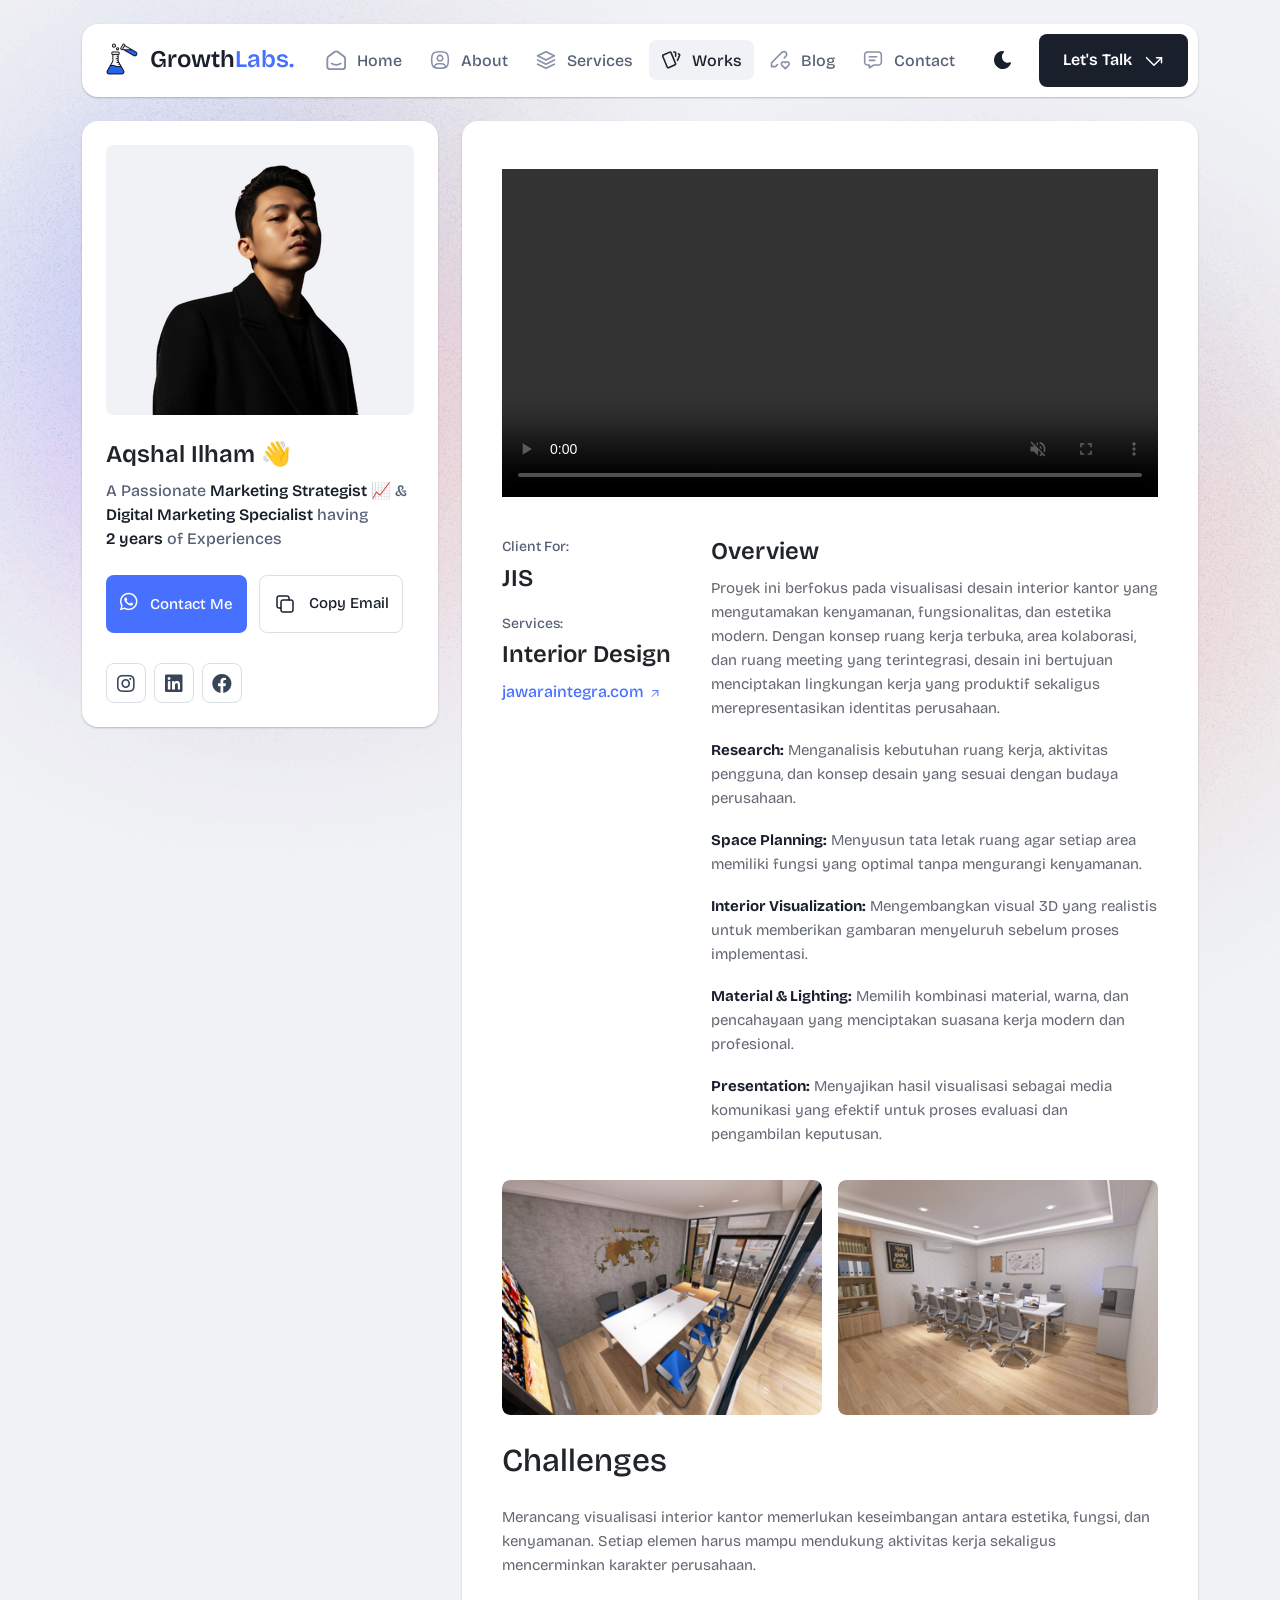
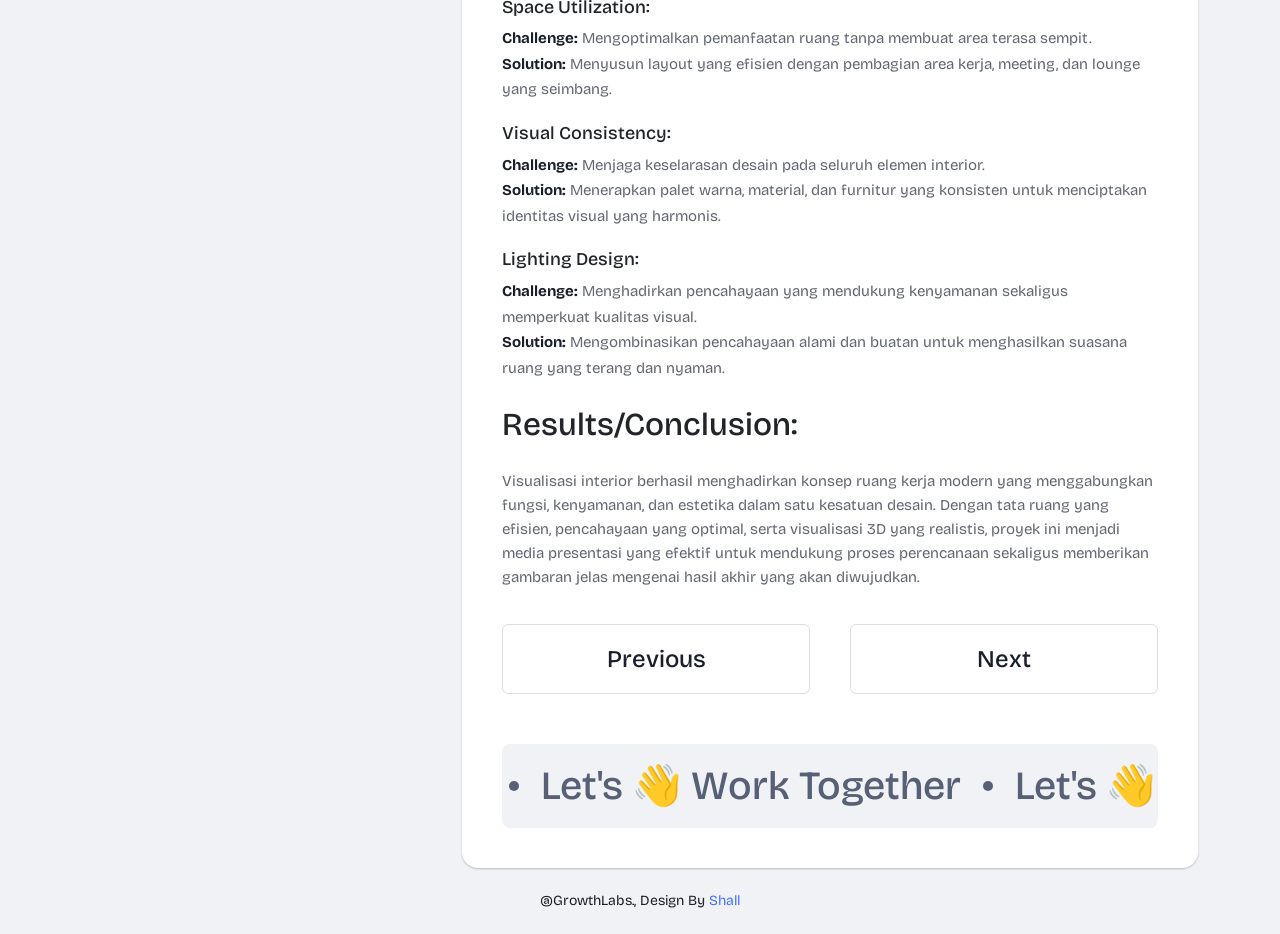
==== commit 683fbfbf: "Second Commit Second date: 02-07-2026" ====
--- a/portfolio-details-3.html
+++ b/portfolio-details-3.html
@@ -250,6 +250,7 @@
                         class="img-fluid w-100"
                         controls
                         autoplay
+                        muted
                         loop
                         playsinline>
                         <source src="assets/video/video1.mp4" type="video/mp4">
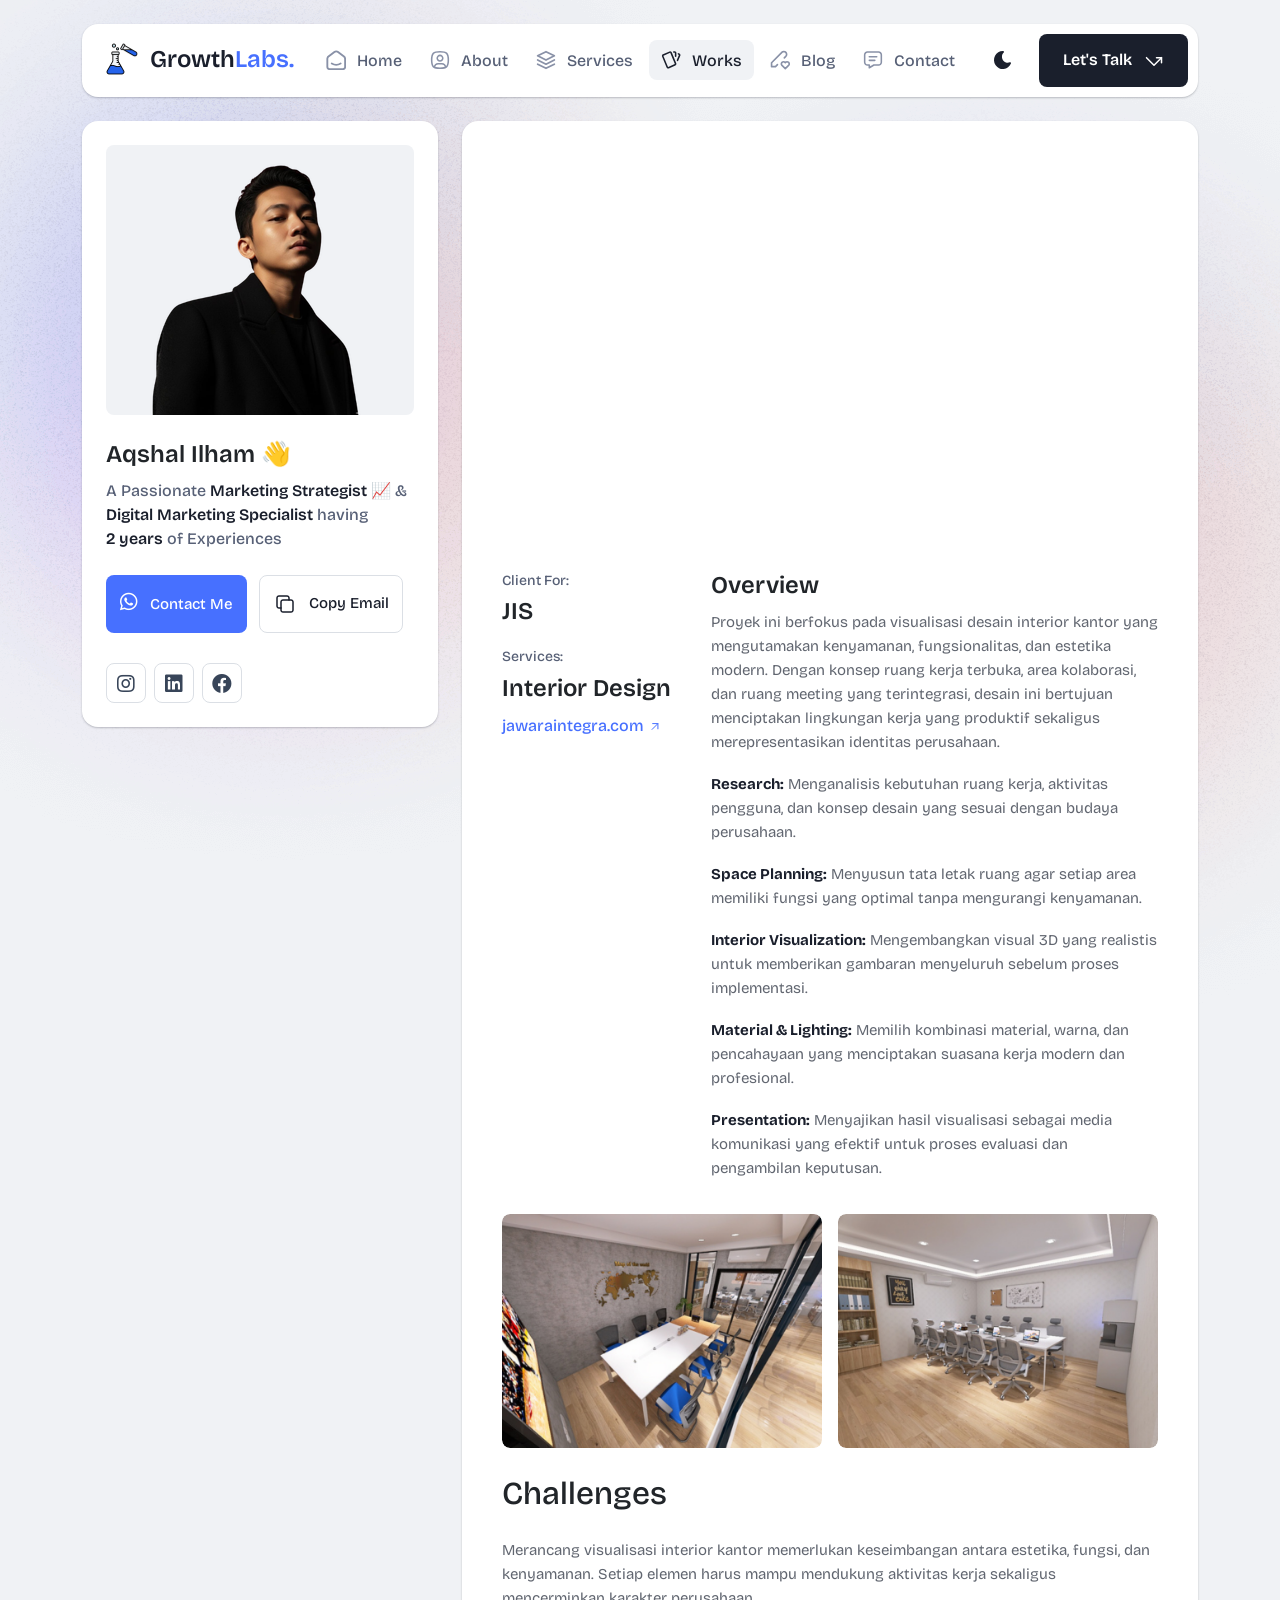
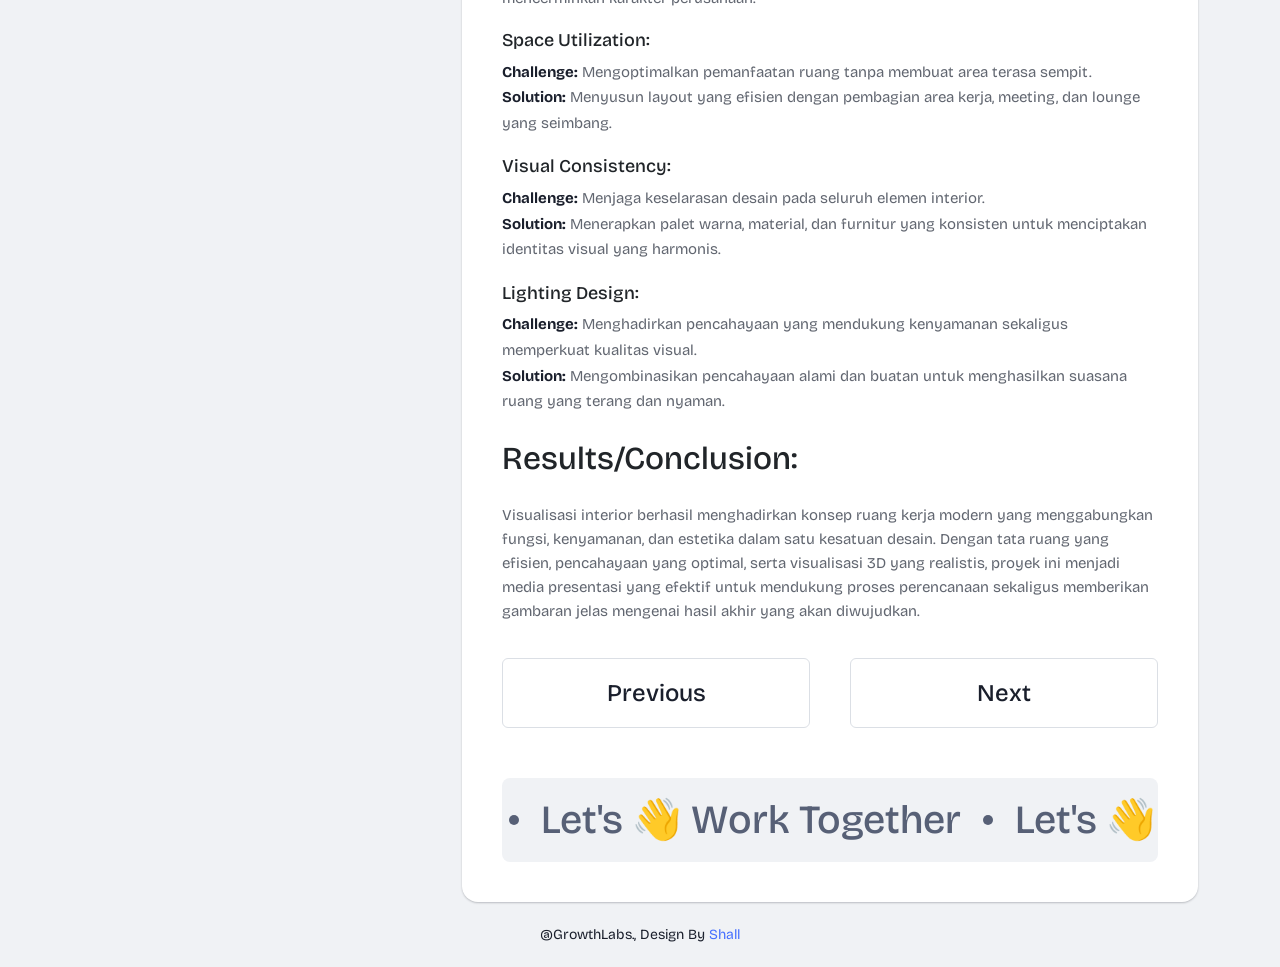
==== commit b599353e: "Update html" ====
--- a/portfolio-details-3.html
+++ b/portfolio-details-3.html
@@ -246,15 +246,15 @@
                 <div class="card-body portfolio-card">
                   <div class="portfolio-details-area">
                     <div class="main-video">
-                      <video 
-                        class="img-fluid w-100"
-                        controls
-                        autoplay
-                        muted
-                        loop
-                        playsinline>
-                        <source src="assets/video/video1.mp4" type="video/mp4">
-                      </video>
+                      <div style="position:relative; padding-bottom:56.25%; height:0; overflow:hidden;">
+                        <iframe 
+                          src="https://www.youtube.com/embed/0NAdlJxwMtI" 
+                          style="position:absolute; top:0; left:0; width:100%; height:100%; border:0;"
+                          allow="accelerometer; autoplay; clipboard-write; encrypted-media; gyroscope; picture-in-picture; web-share"
+                          allowfullscreen>
+                        </iframe>
+                      </div>
+                    </div>
                     <div class="portfolio-details-text">
                       <div class="short-info">
                         <div class="info-item">
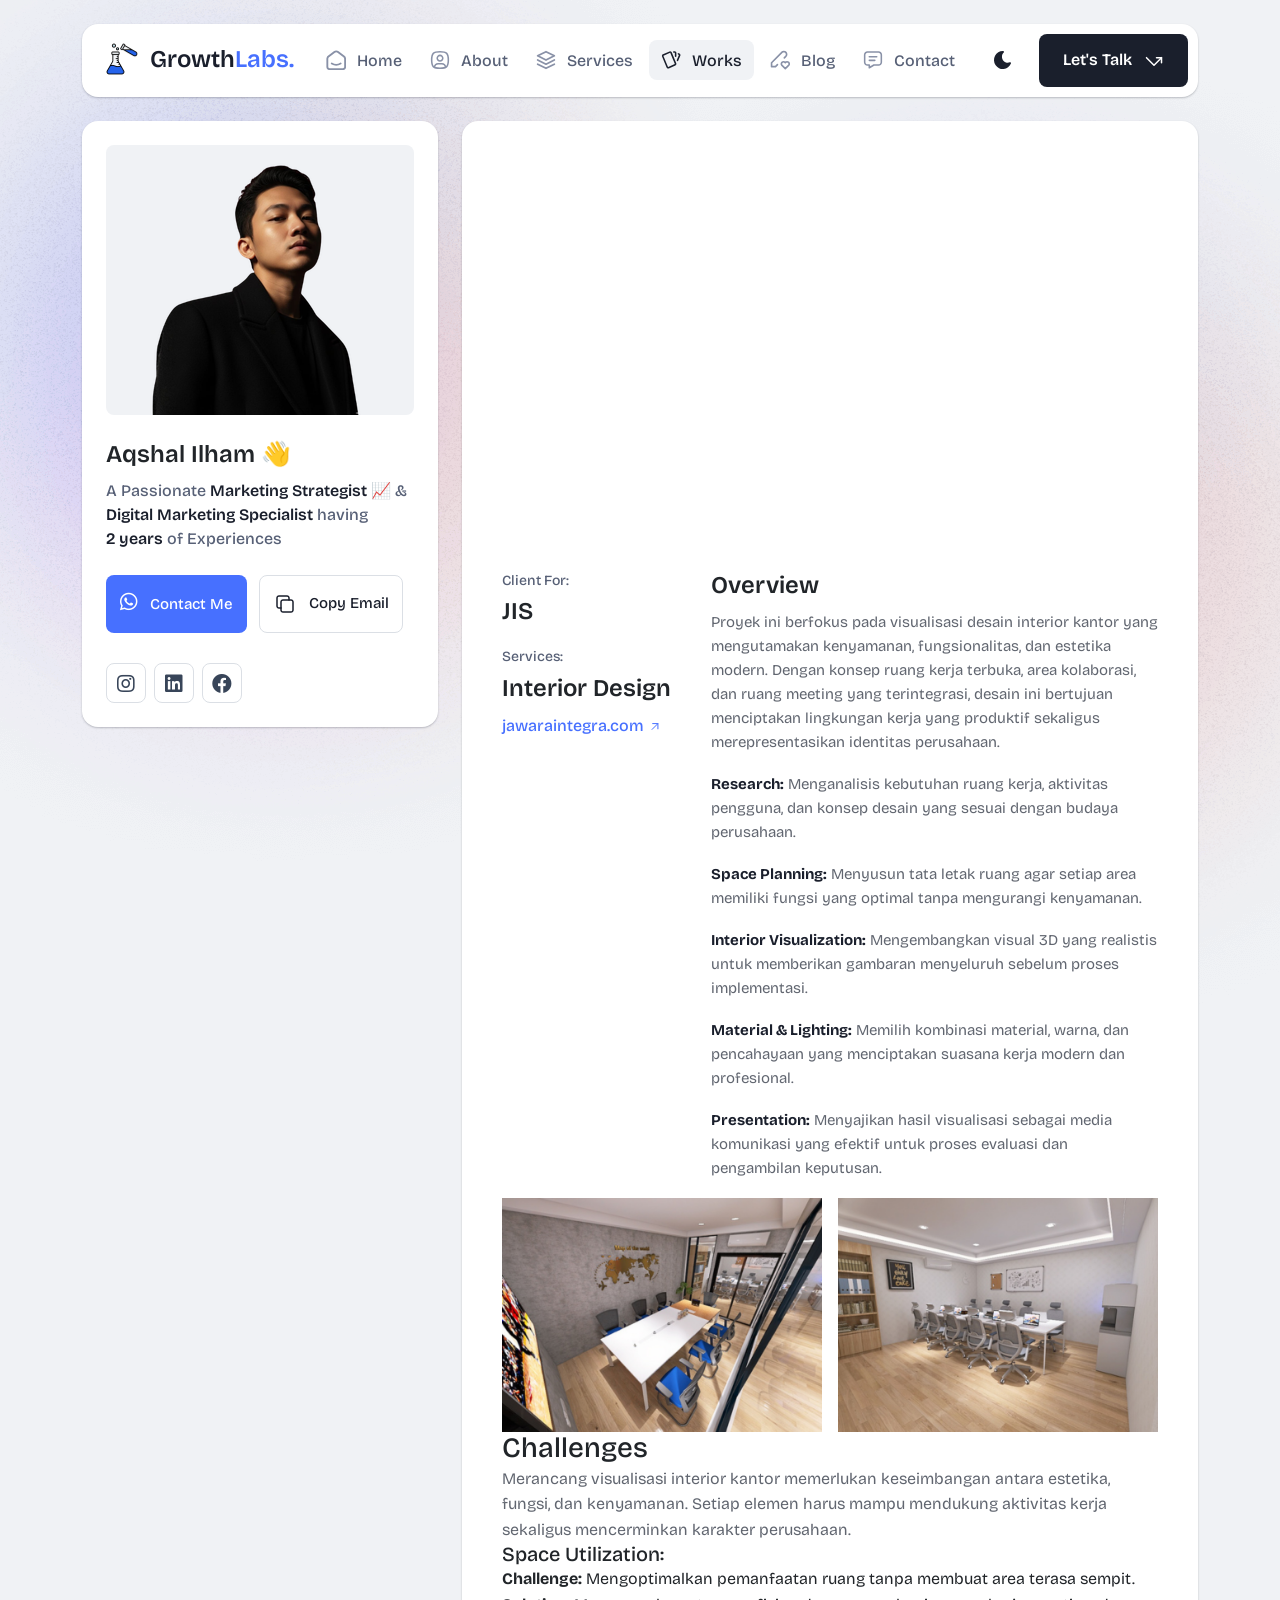
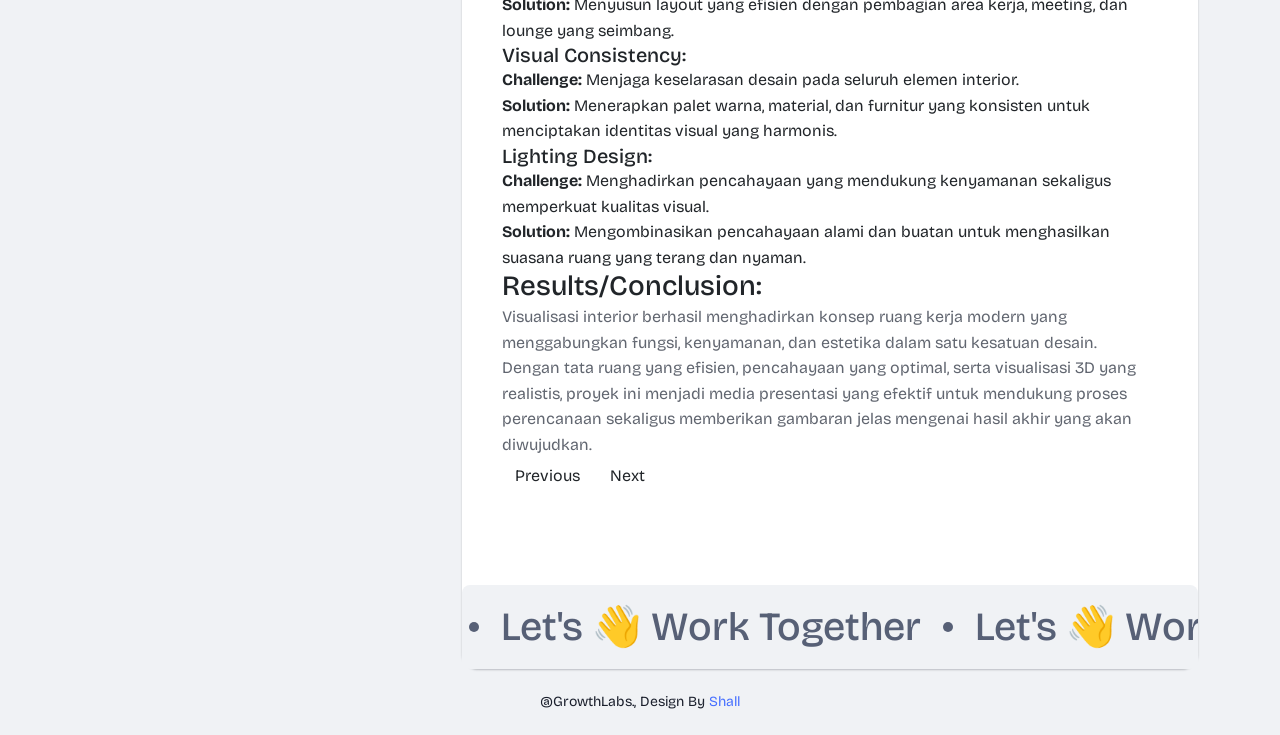
==== commit 7c19365f: "Update html" ====
--- a/portfolio-details-3.html
+++ b/portfolio-details-3.html
@@ -255,6 +255,7 @@
                         </iframe>
                       </div>
                     </div>
+                  </div>
                     <div class="portfolio-details-text">
                       <div class="short-info">
                         <div class="info-item">
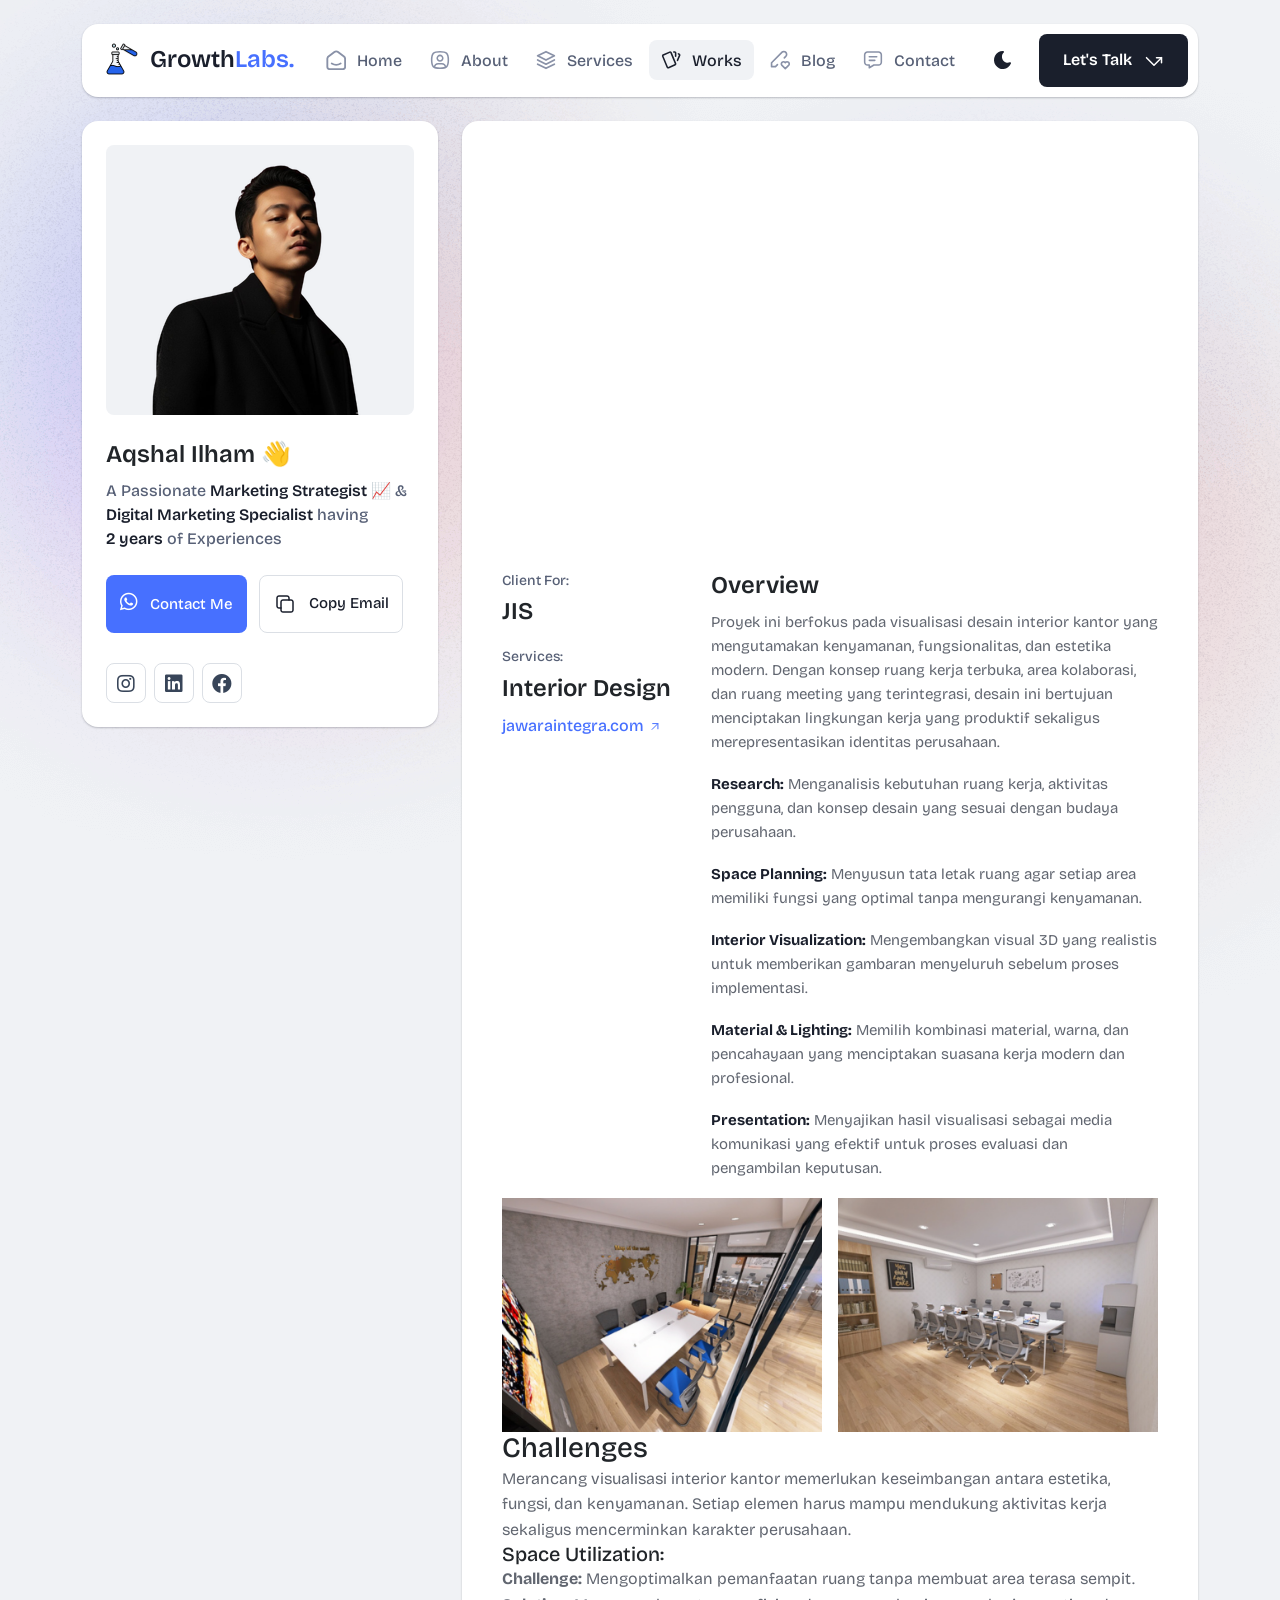
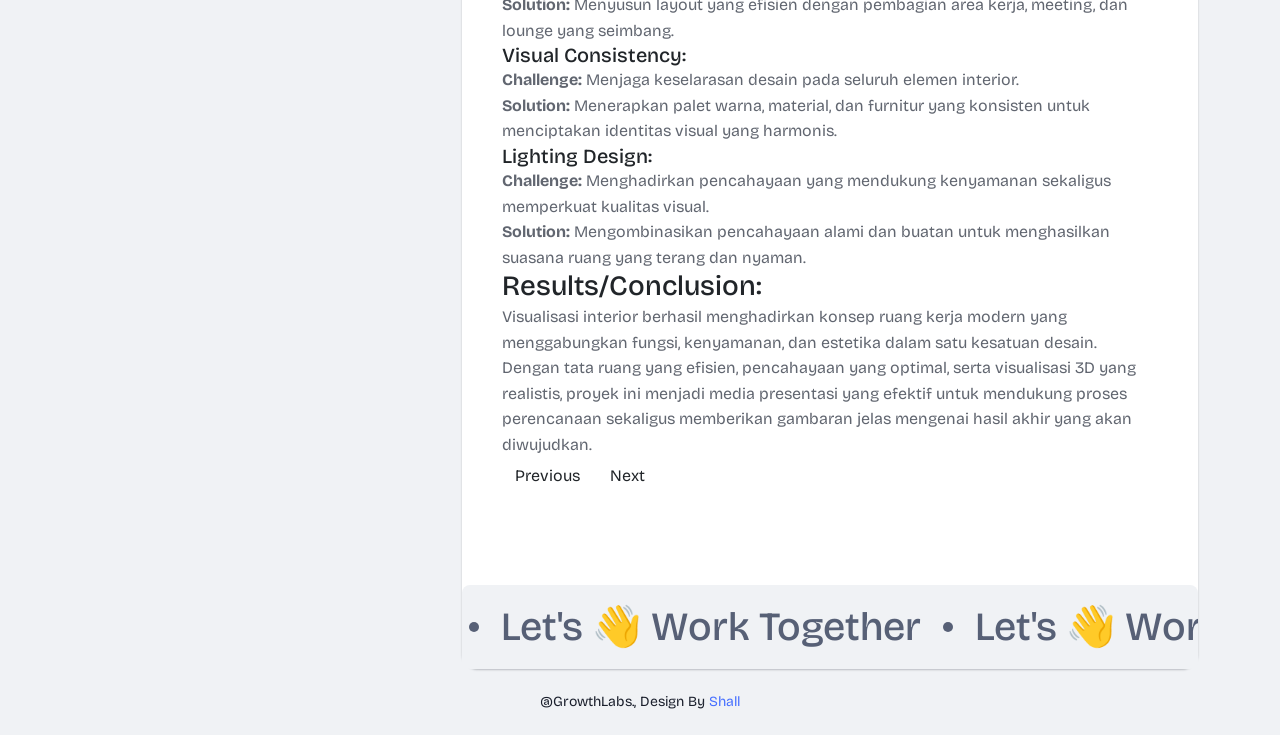
==== commit 98ce029a: "Update html" ====
--- a/portfolio-details-3.html
+++ b/portfolio-details-3.html
@@ -309,36 +309,16 @@
                       <h3 class="more-info-title">Challenges</h3>
                       <p>Merancang visualisasi interior kantor memerlukan keseimbangan antara estetika, fungsi, dan kenyamanan. Setiap elemen harus mampu mendukung aktivitas kerja sekaligus mencerminkan karakter perusahaan.</p>
                       <h5 class="more-info-subtitle">Space Utilization:</h5>
-                      <ul class="list-unstyled">
-                        <li>
-                          <b>Challenge:</b> Mengoptimalkan pemanfaatan ruang tanpa membuat area terasa sempit.
-                        </li>
-                        <li>
-                          <b>Solution:</b> Menyusun layout yang efisien dengan pembagian area kerja, meeting, dan lounge yang seimbang.
-                        </li>
-                      </ul>
-                      <h5 class="more-info-subtitle">Visual Consistency:
-                      </h5>
-                      <ul class="list-unstyled">
-                        <li>
-                          <b>Challenge:</b> Menjaga keselarasan desain pada seluruh elemen interior.
-                        </li>
-                        <li>
-                          <b>Solution:</b> Menerapkan palet warna, material, dan furnitur yang konsisten untuk menciptakan identitas visual yang harmonis.
-                        </li>
-                      </ul>
-
-                      <h5 class="more-info-subtitle">Lighting Design:
-                      </h5>
-                      <ul class="list-unstyled">
-                        <li>
-                          <b>Challenge:</b> Menghadirkan pencahayaan yang mendukung kenyamanan sekaligus memperkuat kualitas visual.
-                        </li>
-                        <li>
-                          <b> Solution:</b>
-                          Mengombinasikan pencahayaan alami dan buatan untuk menghasilkan suasana ruang yang terang dan nyaman.
-                        </li>
-                      </ul>
+                      <p><b>Challenge:</b> Mengoptimalkan pemanfaatan ruang tanpa membuat area terasa sempit.</p>
+                      <p><b>Solution:</b> Menyusun layout yang efisien dengan pembagian area kerja, meeting, dan lounge yang seimbang.</p>
+
+                      <h5 class="more-info-subtitle">Visual Consistency:</h5>
+                      <p><b>Challenge:</b> Menjaga keselarasan desain pada seluruh elemen interior.</p>
+                      <p><b>Solution:</b> Menerapkan palet warna, material, dan furnitur yang konsisten untuk menciptakan identitas visual yang harmonis.</p>
+
+                      <h5 class="more-info-subtitle">Lighting Design:</h5>
+                      <p><b>Challenge:</b> Menghadirkan pencahayaan yang mendukung kenyamanan sekaligus memperkuat kualitas visual.</p>
+                      <p><b>Solution:</b> Mengombinasikan pencahayaan alami dan buatan untuk menghasilkan suasana ruang yang terang dan nyaman.</p>
                       <h3 class="more-info-title">Results/Conclusion:</h3>
                       <p>Visualisasi interior berhasil menghadirkan konsep ruang kerja modern yang menggabungkan fungsi, kenyamanan, dan estetika dalam satu kesatuan desain. Dengan tata ruang yang efisien, pencahayaan yang optimal, serta visualisasi 3D yang realistis, proyek ini menjadi media presentasi yang efektif untuk mendukung proses perencanaan sekaligus memberikan gambaran jelas mengenai hasil akhir yang akan diwujudkan.
                       </p>
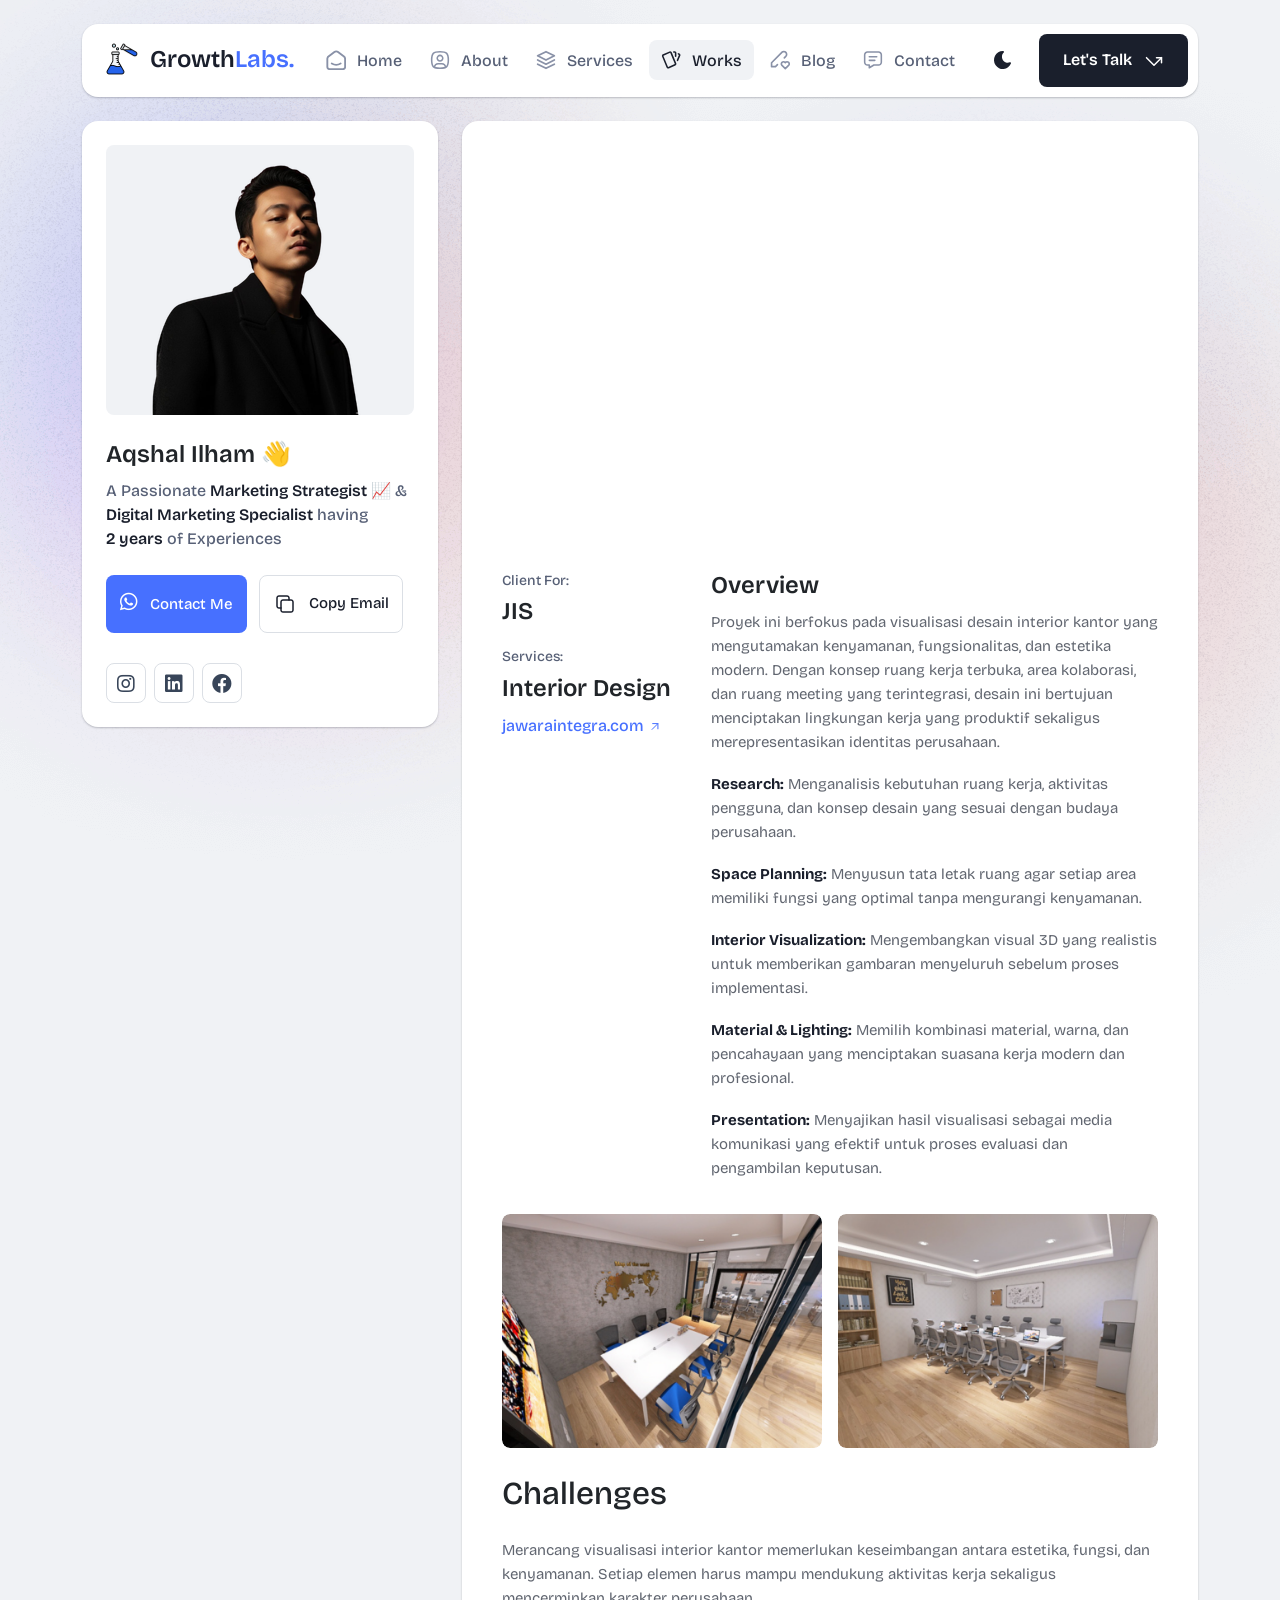
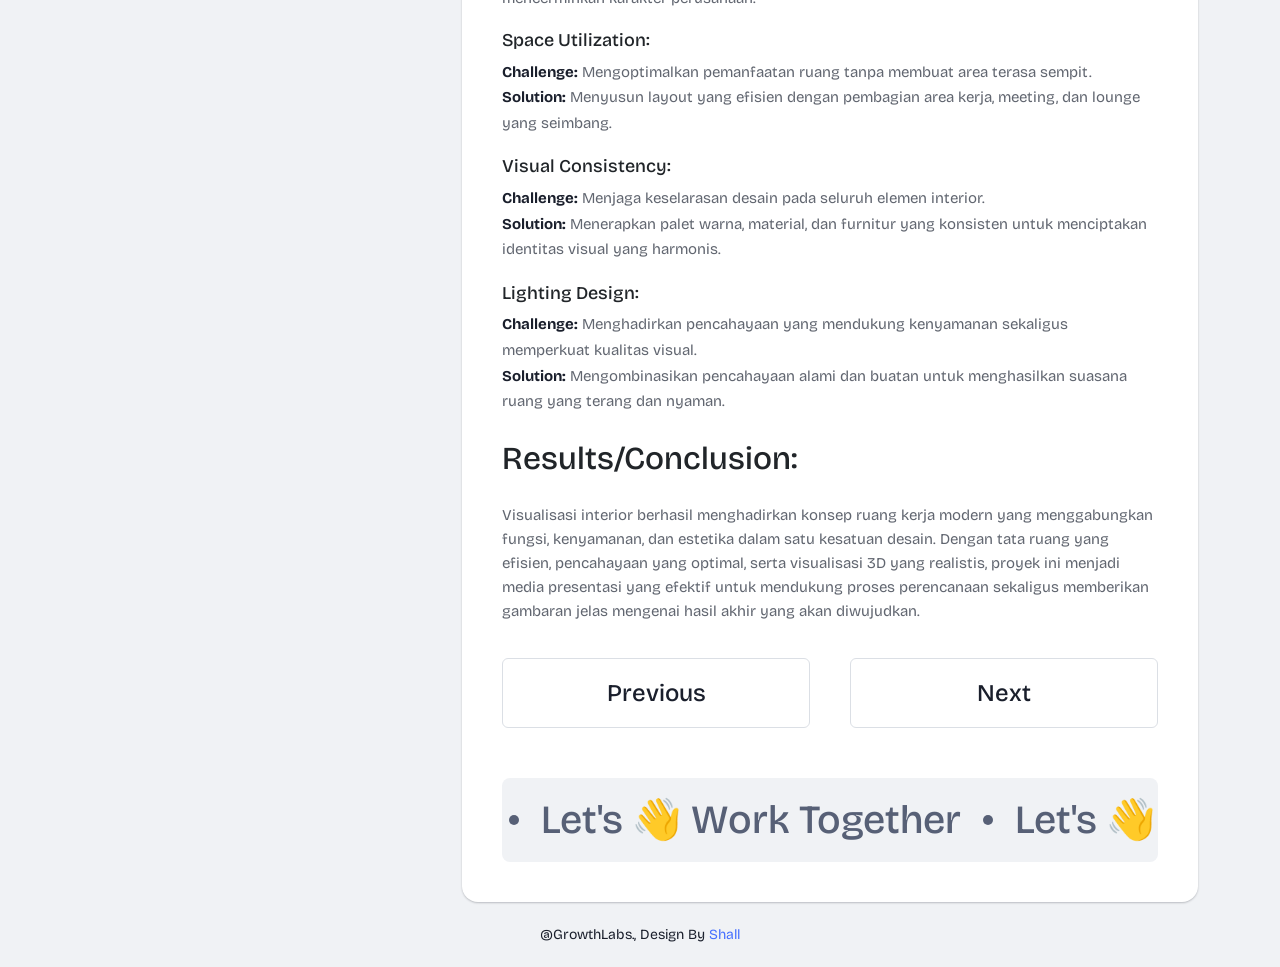
==== commit 3f40dec0: "Update html" ====
--- a/portfolio-details-3.html
+++ b/portfolio-details-3.html
@@ -246,16 +246,17 @@
                 <div class="card-body portfolio-card">
                   <div class="portfolio-details-area">
                     <div class="main-video">
-                      <div style="position:relative; padding-bottom:56.25%; height:0; overflow:hidden;">
-                        <iframe 
-                          src="https://www.youtube.com/embed/0NAdlJxwMtI" 
-                          style="position:absolute; top:0; left:0; width:100%; height:100%; border:0;"
-                          allow="accelerometer; autoplay; clipboard-write; encrypted-media; gyroscope; picture-in-picture; web-share"
-                          allowfullscreen>
-                        </iframe>
-                      </div>
-                    </div>
-                  </div>
+                      <div class="main-video">
+                       <div style="position:relative; padding-bottom:56.25%; height:0; overflow:hidden;">
+                         <iframe 
+                           src="https://www.youtube.com/embed/0NAdlJxwMtI" 
+                           style="position:absolute; top:0; left:0; width:100%; height:100%; border:0;"
+                           allow="accelerometer; autoplay; clipboard-write; encrypted-media; gyroscope; picture-in-picture; web-share"
+                           allowfullscreen>
+                         </iframe>
+                        </div>
+                     </div>
+                    </div>
                     <div class="portfolio-details-text">
                       <div class="short-info">
                         <div class="info-item">
@@ -293,13 +294,13 @@
                       <div class="row g-3">
                         <div class="col-md-6">
                           <div class="image-item">
-                            <img src="assets/img/projects/project-details-6.png" alt="project-details-2"
+                            <img src="assets/img/projects/project-details-6.png" alt="project-details-6"
                               class="img-fluid w-100">
                           </div>
                         </div>
                         <div class="col-md-6">
                           <div class="image-item">
-                            <img src="assets/img/projects/project-details-7.png" alt="project-details-3"
+                            <img src="assets/img/projects/project-details-7.png" alt="project-details-7"
                               class="img-fluid w-100">
                           </div>
                         </div>
@@ -309,16 +310,36 @@
                       <h3 class="more-info-title">Challenges</h3>
                       <p>Merancang visualisasi interior kantor memerlukan keseimbangan antara estetika, fungsi, dan kenyamanan. Setiap elemen harus mampu mendukung aktivitas kerja sekaligus mencerminkan karakter perusahaan.</p>
                       <h5 class="more-info-subtitle">Space Utilization:</h5>
-                      <p><b>Challenge:</b> Mengoptimalkan pemanfaatan ruang tanpa membuat area terasa sempit.</p>
-                      <p><b>Solution:</b> Menyusun layout yang efisien dengan pembagian area kerja, meeting, dan lounge yang seimbang.</p>
-
-                      <h5 class="more-info-subtitle">Visual Consistency:</h5>
-                      <p><b>Challenge:</b> Menjaga keselarasan desain pada seluruh elemen interior.</p>
-                      <p><b>Solution:</b> Menerapkan palet warna, material, dan furnitur yang konsisten untuk menciptakan identitas visual yang harmonis.</p>
-
-                      <h5 class="more-info-subtitle">Lighting Design:</h5>
-                      <p><b>Challenge:</b> Menghadirkan pencahayaan yang mendukung kenyamanan sekaligus memperkuat kualitas visual.</p>
-                      <p><b>Solution:</b> Mengombinasikan pencahayaan alami dan buatan untuk menghasilkan suasana ruang yang terang dan nyaman.</p>
+                      <ul class="list-unstyled">
+                        <li>
+                          <b>Challenge:</b> Mengoptimalkan pemanfaatan ruang tanpa membuat area terasa sempit.
+                        </li>
+                        <li>
+                          <b>Solution:</b> Menyusun layout yang efisien dengan pembagian area kerja, meeting, dan lounge yang seimbang.
+                        </li>
+                      </ul>
+                      <h5 class="more-info-subtitle">Visual Consistency:
+                      </h5>
+                      <ul class="list-unstyled">
+                        <li>
+                          <b>Challenge:</b> Menjaga keselarasan desain pada seluruh elemen interior.
+                        </li>
+                        <li>
+                          <b>Solution:</b> Menerapkan palet warna, material, dan furnitur yang konsisten untuk menciptakan identitas visual yang harmonis.
+                        </li>
+                      </ul>
+
+                      <h5 class="more-info-subtitle">Lighting Design:
+                      </h5>
+                      <ul class="list-unstyled">
+                        <li>
+                          <b>Challenge:</b> Menghadirkan pencahayaan yang mendukung kenyamanan sekaligus memperkuat kualitas visual.
+                        </li>
+                        <li>
+                          <b> Solution:</b>
+                          Mengombinasikan pencahayaan alami dan buatan untuk menghasilkan suasana ruang yang terang dan nyaman.
+                        </li>
+                      </ul>
                       <h3 class="more-info-title">Results/Conclusion:</h3>
                       <p>Visualisasi interior berhasil menghadirkan konsep ruang kerja modern yang menggabungkan fungsi, kenyamanan, dan estetika dalam satu kesatuan desain. Dengan tata ruang yang efisien, pencahayaan yang optimal, serta visualisasi 3D yang realistis, proyek ini menjadi media presentasi yang efektif untuk mendukung proses perencanaan sekaligus memberikan gambaran jelas mengenai hasil akhir yang akan diwujudkan.
                       </p>
